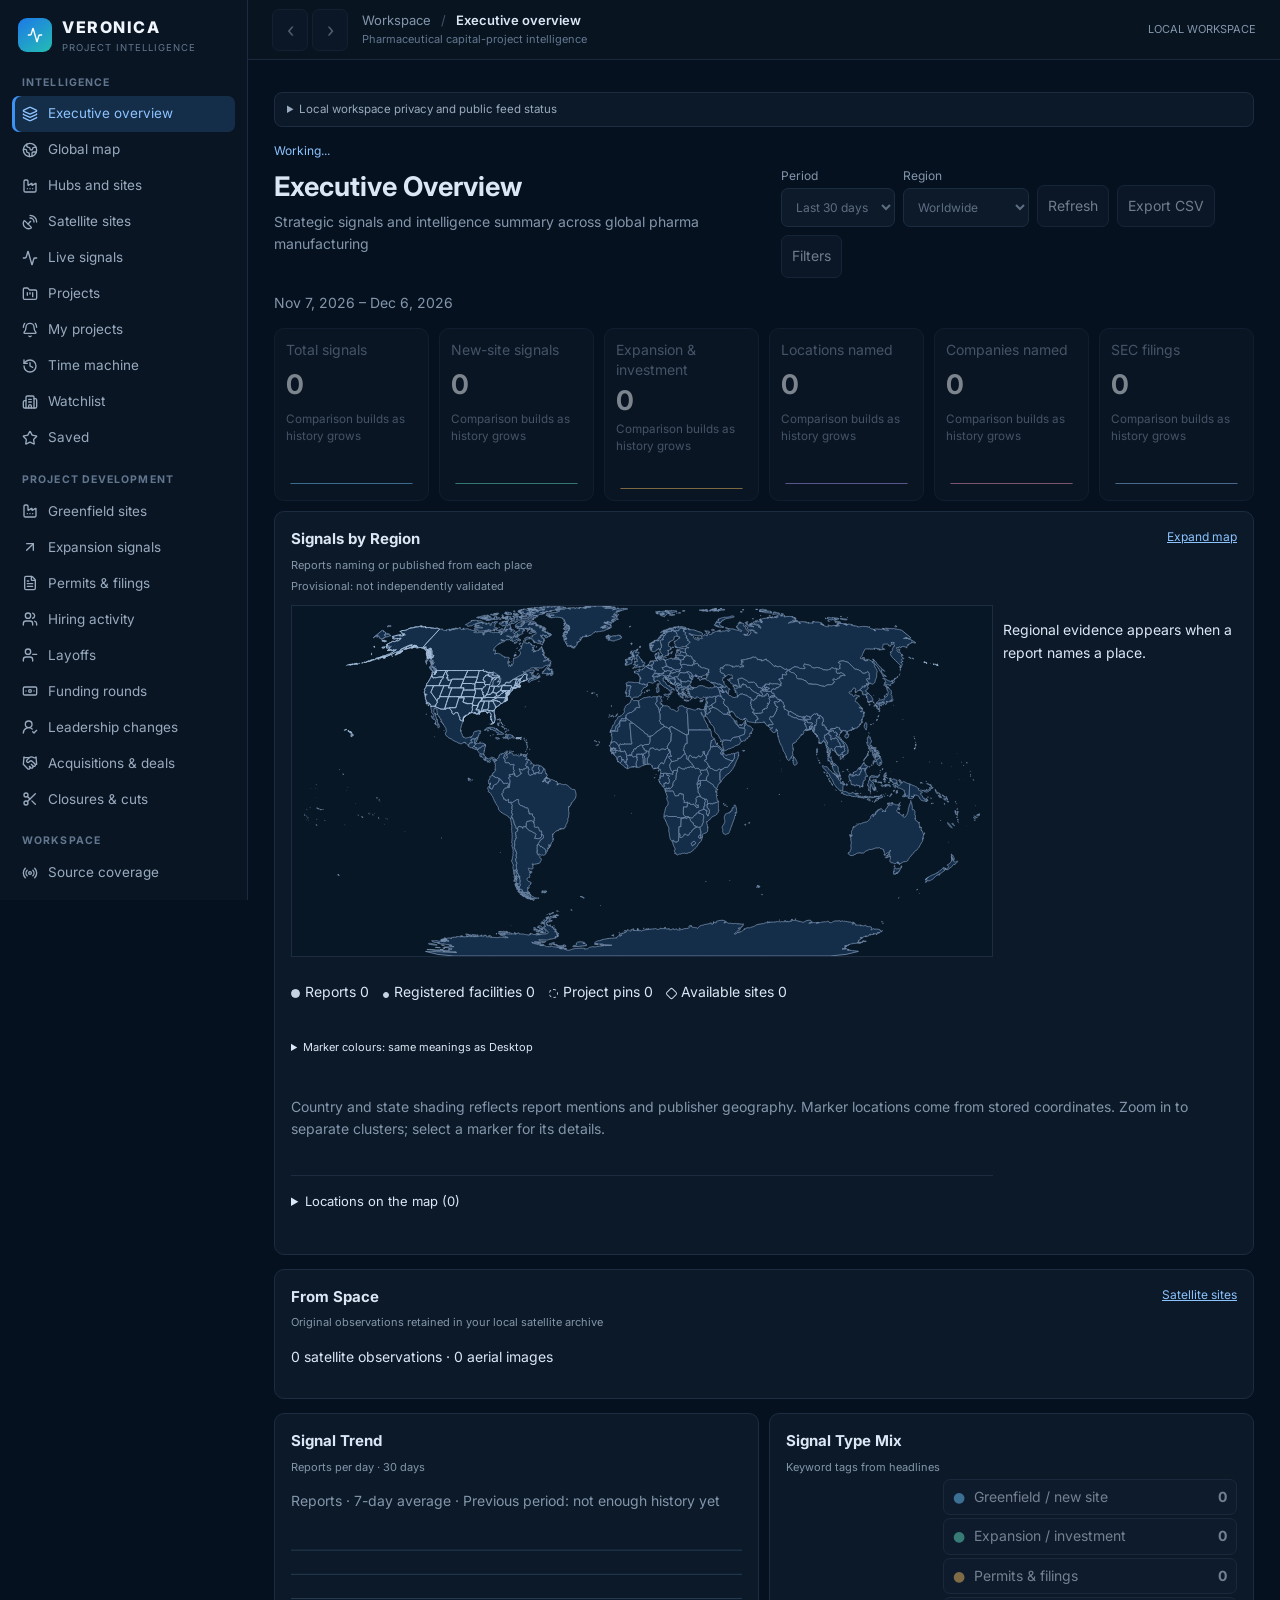
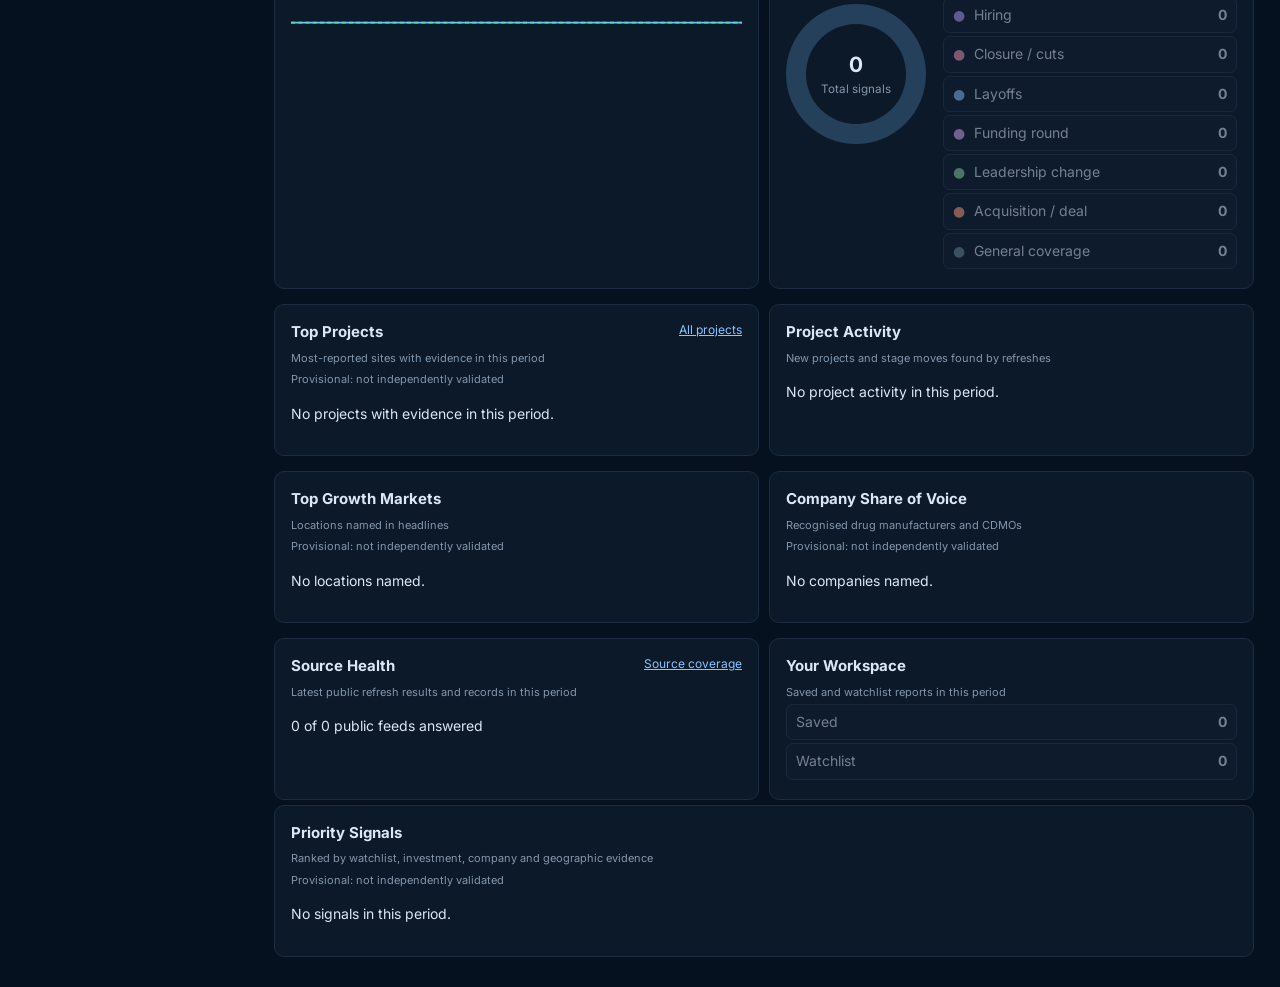
==== index.html @ 63596f7a "Deploy Veronica Mobile build 75da1563250d1f8e from source 9b5b840f98bba9f0cbfd80349af70a969b07f1b6" ====
<!doctype html><html lang="en"><head><meta charset="utf-8"><meta name="viewport" content="width=device-width,initial-scale=1,viewport-fit=cover"><meta name="theme-color" content="#091421"><meta name="veronica-build" content="75da1563250d1f8e"><meta name="apple-mobile-web-app-capable" content="yes"><meta name="apple-mobile-web-app-status-bar-style" content="black-translucent"><meta http-equiv="Content-Security-Policy" content="default-src 'none'; script-src 'self'; style-src 'self' 'unsafe-inline'; font-src 'self'; img-src 'self' data: blob:; connect-src 'self' https://www.federalregister.gov https://api.fda.gov; worker-src 'self'; manifest-src 'self'; base-uri 'self'; form-action 'none'; object-src 'none'"><link rel="manifest" href="./manifest.webmanifest"><link rel="apple-touch-icon" href="./icon.png"><link rel="icon" href="./icon.png"><link rel="stylesheet" href="./style.css?build=75da1563250d1f8e"><title>Veronica</title></head><body class="locked"><div id="shade"></div><aside aria-label="Veronica navigation"><button id="close" aria-label="Close navigation">×</button><div class="brand"><div class="brand-mark" id="brand-icon"></div><div><div class="brand-name">VERONICA</div><div class="brand-sub">PROJECT INTELLIGENCE</div></div></div><nav id="navigation"></nav></aside><div id="workspace"><header><button id="menu" aria-label="Open navigation">☰</button><span class="nav-history" role="group" aria-label="History"><button id="nav-back" aria-label="Back" title="Back" disabled>‹</button><button id="nav-forward" aria-label="Forward" title="Forward" disabled>›</button></span><div class="crumbs">Workspace <span>/</span> <b id="title">Veronica</b><small>Pharmaceutical capital-project intelligence</small></div><button id="lock-workspace" hidden>Lock Veronica</button><small>LOCAL WORKSPACE</small></header><main><details class="notice"><summary>Local workspace privacy and public feed status</summary>Your records and images stay on this device. Import an encrypted desktop archive from Settings. Use encrypted backups; browser storage can be cleared. Public headlines refresh separately; private desktop intelligence is never included. Cross-device synchronization is unavailable.</details><p id="error" role="alert"></p><p id="message" role="status"></p><div id="content">Opening local storage…</div></main></div><script src="./app.js?build=75da1563250d1f8e" defer></script></body></html>
---- style.css ----
@font-face{font-family:Inter;src:url('./Inter.ttf')}*{box-sizing:border-box}body{margin:0;background:#06111f;color:#dce7f5;font:14px Inter,system-ui}button,input,select,textarea{font:inherit;color:inherit;background:#101e30;border:1px solid #26384f;border-radius:7px;padding:10px}button,a{touch-action:manipulation}button{cursor:pointer;min-height:42px}button:hover{background:#142d49}a{color:#8cc3ff}aside{position:fixed;inset:0 auto 0 0;width:248px;background:#091421;border-right:1px solid #1b2b40;padding:16px 12px;overflow:auto;z-index:5}aside strong{font-size:20px;letter-spacing:3px;color:#f1f6fd}aside small{display:block;color:#8396ab;margin:8px 0 22px}nav h3{font-size:10px;letter-spacing:1.7px;text-transform:uppercase;color:#71869f;margin:22px 10px 7px}nav a{display:flex;align-items:center;min-height:36px;color:#9aabbf;text-decoration:none;padding:8px 10px;border-radius:7px;font-size:13.5px}nav a.active{color:#8cc3ff;background:#142d49;box-shadow:inset 3px 0 #3d93f5}header{position:sticky;top:0;z-index:2;background:#091421;border-bottom:1px solid #1b2b40;padding:12px 20px;display:flex;gap:14px;align-items:center}header h1{font-size:17px;margin:0;flex:1}header small{font-size:11px;color:#8396ab}#workspace{margin-left:248px}main{padding:20px;max-width:1400px;margin:auto}h2{font-size:20px;margin:0 0 16px}h3{font-size:15px}p{line-height:1.6}.muted{color:#8396ab}.notice,.panel{border:1px solid #1d2c40;background:#0c1928;border-radius:8px;padding:15px;margin-bottom:14px}.notice{font-size:12px;color:#9aabbf}.row{display:flex;gap:8px;align-items:center;flex-wrap:wrap}.row input{flex:1;min-width:120px}.grid{display:grid;grid-template-columns:repeat(auto-fit,minmax(160px,1fr));gap:12px}.number{font-size:26px;color:#f1f6fd;margin:8px 0}.table{overflow:auto}table{border-collapse:collapse;width:100%;font-size:12px}td,th{text-align:left;padding:10px;border-bottom:1px solid #1d2c40;vertical-align:top}th{color:#8396ab}.record{display:grid;grid-template-columns:1fr auto;gap:10px;padding:14px 0;border-bottom:1px solid #1d2c40}.record h3{margin:0 0 6px}.record small{color:#8396ab}textarea{display:block;width:100%;min-height:110px;margin:10px 0}#error{white-space:pre-wrap;color:#ff9c9c}#message{color:#8cc3ff}#shade{display:none}#menu,#close{display:none}.bars{display:flex;gap:4px;align-items:flex-end;height:110px}.bar{background:#3269a4;min-width:15px;flex:1;position:relative}.bar span{font-size:10px;writing-mode:vertical-rl;color:#dce7f5;padding:3px}svg.map{width:100%;background:#081725;border:1px solid #1d2c40}img.evidence{max-width:100%;max-height:70vh;object-fit:contain}pre{white-space:pre-wrap;overflow-wrap:anywhere;font-size:11px;max-height:320px;overflow:auto}input[type=file]{width:100%}.pill{font-size:11px;color:#8cc3ff}dialog{background:#0c1928;color:#dce7f5;border:1px solid #26384f;border-radius:8px;max-width:90vw}details{margin:10px 0}#close{float:right}@media(max-width:899px){aside{transform:translateX(-100%);width:min(300px,calc(100vw - 48px));transition:transform .18s}body.drawer aside{transform:translateX(0)}body.drawer #shade{display:block;position:fixed;inset:0;background:#0009;z-index:4}#menu,#close{display:inline-block}#workspace{margin:0}main{padding:14px}header{padding:10px 14px}nav a{min-height:44px}header small{display:none}.record{grid-template-columns:1fr auto}button{min-height:44px}}
/* Values and shell structure read from the 1.6.0 desktop stylesheet/App.tsx. */
:root{--bg:#06111f;--side:#091523;--panel:#0c1928;--panel-2:#101e30;--line:#1d2c40;--line-2:#26384f;--text:#dce7f5;--strong:#f1f6fd;--muted:#8396ab;--faint:#62778f;--blue:#3d93f5;--blue-soft:#142d49;color-scheme:dark}
body{font:14px/1.45 Inter,"Segoe UI",system-ui,sans-serif;-webkit-font-smoothing:antialiased}aside{background:var(--side)}.brand{display:flex;align-items:center;gap:10px;padding:0 6px;margin-bottom:20px}.brand-mark{width:34px;height:34px;border-radius:9px;background:linear-gradient(145deg,#1d79e8,#24bdb3);display:grid;place-items:center;color:#fff}.brand-name{font-weight:800;font-size:16px;letter-spacing:1.5px;color:var(--strong)}.brand-sub{font-size:9.5px;color:var(--faint);letter-spacing:1px;margin-top:2px}nav h3{font-size:10.5px;font-weight:700;letter-spacing:1.1px;color:var(--faint);margin:16px 10px 6px}nav a{gap:10px;padding:0 10px;height:36px}nav a svg{flex:none}header{height:60px;padding:0 24px;border-bottom-color:#19283b}.crumbs{flex:1;font-size:13px;color:var(--muted)}.crumbs span{padding:0 6px;color:#43536a}.crumbs b{color:var(--text);font-weight:600}.crumbs small{display:block;color:var(--faint);font-size:11px;margin-top:2px}main{max-width:1612px;padding:22px 26px 16px}.panel{border-radius:10px;padding:16px}.notice{padding:8px 12px;font-size:11.5px}button:disabled{opacity:.5;cursor:default}[hidden]{display:none!important}.locked nav,.locked #menu,.locked #lock-workspace{display:none!important}.unlock-panel{max-width:520px;margin:40px auto}.unlock-panel input{display:block;width:100%;margin:10px 0 16px}input:focus-visible,button:focus-visible,a:focus-visible{outline:2px solid #3d93f5;outline-offset:2px}@media(max-width:899px){header{padding:0 14px}.crumbs small{display:block;font-size:10px}nav a{height:44px}main{padding:14px}.grid{grid-template-columns:repeat(2,minmax(0,1fr))}.record small{display:block;overflow-wrap:anywhere}.record button{max-width:105px}.locked .unlock-panel{margin:16px auto}}

.page-head{margin:0 0 16px}.eyebrow{font-size:10px;letter-spacing:1px;color:var(--faint);font-weight:600}.page-head h2{font-size:26px;font-weight:750;letter-spacing:-.5px;color:var(--strong);margin:4px 0 3px}.grid{margin-bottom:14px}.grid>.panel{margin:0;padding:12px}.number{font-size:26px;font-weight:750;margin:4px 0}.record button{align-self:start}.record h3{font-size:13.5px;font-weight:650;line-height:1.5}.record h3 a{color:var(--text);text-decoration:none}.record h3 a:hover{text-decoration:underline;color:#8cc3ff}.record small{font-size:11px}.record{padding:12px 0}.tag-list{display:flex;flex-direction:column;gap:6px}.tag-row{position:relative;display:flex;gap:9px;padding:9px 10px;border:1px solid var(--line);background:#0e1c2c;border-radius:7px;text-decoration:none;font-size:13px;overflow:hidden}.tag-row b{margin-left:auto;color:var(--strong)}.tag-row i{position:absolute;left:0;bottom:0;height:2px;background:var(--blue)}.tag-row:hover{border-color:var(--line-2)}.unlock-panel label{display:block}#message:empty,#error:empty{display:none}

.locked aside,.locked header,.locked .notice{display:none!important}.locked #workspace{margin:0}.locked main{max-width:540px;min-height:100dvh;display:grid;align-content:center}.locked .unlock-panel{margin:0;width:100%}.lock-brand{padding:0;margin:0 0 24px}.unlock-panel h2{font-size:21px}.unlock-panel button{width:100%;background:#17406b;border-color:#2f74bd}.unlock-panel p{font-size:12px;color:var(--muted)}
.overview-head,.overview-card>header{position:static;height:auto;background:none;border:0;padding:0;align-items:flex-start;justify-content:space-between;z-index:auto}
.overview-head h2{font-size:27px;margin:0}.overview-head p{margin:5px 0;color:var(--muted)}
.overview-controls,.map-controls,.feed-toolbar{display:flex;align-items:end;flex-wrap:wrap;gap:8px}
.overview-controls label,.filters label{display:grid;gap:4px;color:var(--muted);font-size:12px}
.overview-controls select,.filters select,.filters input{width:100%;min-width:0}
.overview-kpis{display:grid;grid-template-columns:repeat(6,minmax(0,1fr));gap:10px;margin:10px 0}
.overview-kpi{text-align:left;display:grid;gap:4px;min-width:0;margin:0;padding:11px;color:var(--muted)}
.overview-kpi strong{font-size:27px;color:var(--strong);line-height:1.2}.overview-kpi svg{width:100%;max-height:30px}
.overview-kpi small,.overview-card small{color:var(--muted)}.overview-card>header h3{margin:0 0 4px}
.overview-card>header a{white-space:nowrap;font-size:12px}.overview-card .table small{display:block}
.overview-grid{display:grid;grid-template-columns:repeat(2,minmax(0,1fr));gap:10px}
.overview-grid>.panel{min-width:0;margin:0 0 5px}.overview-map{display:grid;grid-template-columns:minmax(0,3fr) minmax(140px,1fr);gap:10px;margin-top:10px}
.overview-map .map-key,.overview-map>p{grid-column:1/-1}.overview-map svg{grid-column:1}.overview-map>div{grid-column:2;grid-row:1}
.metric-list-row{width:100%;display:flex;align-items:center;justify-content:space-between;gap:8px;text-align:left;padding:7px 9px;margin:3px 0;min-height:34px}
.metric-list-row i{font-style:normal;margin-right:5px}.signal-chart{width:100%;min-height:100px}
.overview-mix{display:grid;grid-template-columns:minmax(80px,1fr) minmax(130px,2fr);gap:10px;align-items:center}
.mix-donut{border-radius:50%;aspect-ratio:1;display:grid;place-items:center;max-width:140px}
.mix-donut>span{width:72%;height:72%;border-radius:50%;background:var(--panel);display:grid;align-content:center;text-align:center}
.mix-donut b{font-size:21px}.filters{display:grid;grid-template-columns:repeat(auto-fit,minmax(125px,1fr));gap:10px;margin-bottom:10px}
.feed-toolbar{justify-content:space-between}.map-controls{margin:6px 0 10px}.map-controls label{display:flex;align-items:center;gap:5px;min-height:34px}
.map-key{display:flex;gap:5px 14px;flex-wrap:wrap}.map-key i{display:inline-block;width:8px;height:8px;border-radius:50%;margin-right:5px}
.data-map [role=button]{cursor:pointer}.data-map [role=button]:hover{stroke:#fff;stroke-width:1.5}
.map-canvas .data-map{touch-action:none;-webkit-user-select:none;user-select:none;-webkit-touch-callout:none;-webkit-tap-highlight-color:transparent}
.gallery-grid{display:grid;grid-template-columns:repeat(auto-fit,minmax(min(100%,250px),1fr));gap:12px}
.gallery-grid>section{min-width:0;margin-bottom:0}.gallery-grid h3{margin-top:0}.gallery-grid figure,.image-pair figure{margin:10px 0}
.image-pair{display:grid;grid-template-columns:repeat(2,minmax(0,1fr));gap:10px}.image-pair img{width:100%}
@media(max-width:1050px){.overview-kpis{grid-template-columns:repeat(3,minmax(0,1fr))}.overview-head{flex-wrap:wrap}}
@media(max-width:600px){.overview-kpis,.filters{grid-template-columns:repeat(2,minmax(0,1fr))}.overview-grid,.overview-map{display:block}.overview-head h2{font-size:23px}.overview-controls{width:100%}.overview-controls label{flex:1;min-width:135px}.overview-card>header{display:flex}.overview-card small{display:block}.overview-card>header a{white-space:normal;text-align:right}.overview-card{padding:12px}.overview-mix{grid-template-columns:minmax(80px,1fr) minmax(130px,2fr)}}
@media(max-width:600px){#workspace>header .crumbs small{display:none}.overview-controls button{min-height:38px}.overview-card .overview-map{margin-top:8px}}
fieldset{margin:10px 0;border:1px solid var(--line);border-radius:8px}fieldset label{display:inline-flex;align-items:center;gap:6px;margin:5px 12px 5px 0}#content label:has(input[type=file]),#content label:has(#passphrase){display:block;margin:10px 0}#passphrase{display:block;max-width:100%;width:340px;margin-top:6px}
 .original-image-view{overflow:auto}.original-image-view.full-size img{max-width:none;max-height:none;width:auto}.original-image-view+button{margin:5px 8px 5px 0}
.feed-flags{grid-column:1/-1;display:flex;gap:10px;flex-wrap:wrap}.feed-flags label{display:flex;align-items:center;gap:6px}.feed-flags input{width:auto}.filters select{max-width:100%}
/* Desktop-derived satellite cards, comparison viewer and compact geographic workspace. */
.sat-heading{display:flex;align-items:center;justify-content:space-between;gap:10px;flex-wrap:wrap;margin-bottom:12px}.sat-heading>p{flex:1;min-width:230px;margin:0}.segmented{display:inline-flex;border:1px solid var(--line-2);border-radius:7px;overflow:hidden}.segmented button{margin:0;border:0;border-radius:0;background:transparent;min-height:34px}.segmented button[aria-pressed=true]{background:var(--blue-soft);color:#9fcdff}.thumbnail-toggle{display:flex;align-items:center;gap:6px;font-size:12px;color:var(--muted)}
.sat-gallery{display:grid;grid-template-columns:repeat(3,minmax(0,1fr));gap:12px}.sat-card{border:1px solid var(--line);border-radius:10px;background:var(--panel);overflow:hidden}.sat-card:hover{border-color:#2f74bd}.sat-card-open{display:block;width:100%;padding:10px;margin:0;border:0;background:none;text-align:left;min-width:0}.sat-card-open p{margin:5px 0;font-size:12px;color:var(--muted)}.sat-card-open>small{font-size:11px;color:#8cc3ff}.sat-card-title{display:flex;align-items:start;gap:6px;margin-top:10px}.sat-card-title h3{font-size:13px;line-height:1.45;margin:0;flex:1;overflow-wrap:anywhere}.sat-card-title .pill{font-size:10px;white-space:nowrap}
.sat-pair{display:grid;grid-template-columns:1fr 1fr;gap:6px}.sat-preview{position:relative;margin:0;min-width:0;overflow:hidden;border-radius:6px;background:#08131f}.sat-preview img.evidence,.sat-none{display:block;width:100%;aspect-ratio:1;max-height:none;object-fit:cover}.sat-none{display:grid;place-items:center;text-align:center;color:var(--faint);font-size:11px;padding:10px;box-sizing:border-box}.sat-preview figcaption{position:absolute;bottom:5px;left:5px;right:5px;font-size:10px;background:#08131fcc;padding:2px 5px;border-radius:4px}.sat-section-head{display:flex;justify-content:space-between;align-items:center;gap:10px;margin:12px 0}.sat-section-head h3,.sat-section-title{font-size:15px;margin:12px 0}.sat-observations{margin-top:18px}.sat-observations>summary{font-size:13px;color:var(--muted);padding:8px 0}.sat-comparison-layout{display:grid;grid-template-columns:minmax(0,1.5fr) minmax(210px,1fr);gap:16px}.sat-comparison-info{font-size:12px}.sat-comparison-info button{display:block}.cmp{position:relative;aspect-ratio:1;background:#08131f;border-radius:8px;overflow:hidden;touch-action:none;cursor:ew-resize}.cmp>img{position:absolute;inset:0;width:100%;height:100%;object-fit:contain;user-select:none}.cmp-after{clip-path:inset(0 0 0 var(--split))}.cmp-divider{position:absolute;top:0;bottom:0;left:var(--split);width:2px;background:#fff;pointer-events:none;box-shadow:0 0 4px #000}.cmp-divider span{position:absolute;top:50%;left:50%;transform:translate(-50%,-50%);background:#f1f6fd;color:#06111f;border-radius:50%;padding:3px 5px}.cmp-tag{position:absolute;bottom:10px;font-size:11px;background:#08131fe6;border:1px solid #facc1555;border-radius:4px;padding:3px 7px;color:#facc15}.cmp-tag.left{left:8px}.cmp-tag.right{right:8px}.cmp-overlay{position:absolute;inset:0;width:100%;height:100%;pointer-events:none}.ov-circle{fill:none;stroke:#fff;stroke-width:1.4;stroke-dasharray:3 3;vector-effect:non-scaling-stroke}.ov-pin{fill:#f472b6;stroke:#fff;stroke-width:1;vector-effect:non-scaling-stroke}.comparison-range{display:grid;font-size:11px;gap:4px;margin-top:8px;color:var(--muted)}.comparison-range input{width:100%;accent-color:var(--blue)}
.map-filter-panel{margin-bottom:10px}.map-filter-panel .filters{margin:0}.map-layers{padding-top:8px;margin-bottom:0;gap:6px 14px}.map-layers label{font-size:11px;color:var(--muted)}.map-layers input{accent-color:var(--blue)}.map-canvas{position:relative;border:1px solid var(--line-2);border-radius:10px;background:radial-gradient(ellipse at 50% 45%,#10283a,#071522 75%);overflow:hidden;padding:0 12px 8px}.map-canvas svg.map{display:block;border:0;background:transparent;margin:0;min-height:260px}.map-status{display:flex;justify-content:space-between;gap:8px;padding:12px 0;font-size:12px;color:var(--text);border-bottom:1px solid #1d2c4066}.map-status small{color:var(--muted)}.map-zoom-controls{position:absolute;right:20px;top:62px;display:grid;gap:4px;z-index:1}.map-zoom-controls button{margin:0;min-width:36px;min-height:36px;padding:5px 9px;background:#0c1928ee;box-shadow:0 2px 7px #0005}.map-canvas .map-key{margin:6px 0;font-size:10px}.map-canvas>p.muted{font-size:10px;max-width:650px}.map-marker{filter:drop-shadow(0 0 3px currentColor)}.marker-pulse{fill:none;stroke:currentColor;opacity:.4;pointer-events:none;animation:map-ring 2.6s ease-out infinite;transform-box:fill-box;transform-origin:center}.map-marker:nth-child(3n) .marker-pulse{animation-delay:-.9s}.map-marker:nth-child(3n + 1) .marker-pulse{animation-delay:-1.8s}.map-drilldown{border-color:#2f74bd}.map-drilldown p{padding:8px 0;border-bottom:1px solid var(--line);margin:0}.map-drilldown a{display:inline-block;min-height:28px}.data-map [data-map-cluster]:hover,.data-map [data-map-cluster]:focus{stroke:#fff;stroke-width:1;outline:none}
@keyframes map-ring{0%{transform:scale(.55);opacity:.65}100%{transform:scale(1.7);opacity:0}}@media(prefers-reduced-motion:reduce){.marker-pulse{animation:none;opacity:.35}}
@media(max-width:1150px){.sat-gallery{grid-template-columns:repeat(2,minmax(0,1fr))}}@media(max-width:600px){.sat-gallery{grid-template-columns:1fr}.sat-card-open{padding:9px}.sat-comparison-layout{grid-template-columns:1fr}.sat-comparison-info{border-top:1px solid var(--line);padding-top:10px}.sat-pair{gap:5px}.map-canvas{padding:0 8px 8px}.map-status{display:block;padding-right:42px}.map-status small{display:block;margin-top:3px}.map-zoom-controls{top:75px;right:12px}.map-canvas svg.map{min-height:285px}.map-filter-panel{padding:10px}.map-layers{display:grid;grid-template-columns:1fr 1fr;gap:0 8px}.map-layers label{min-height:36px}.map-canvas .map-key{gap:5px 10px}.page-head h2{font-size:23px}}
@media(orientation:landscape) and (max-height:550px){.sat-gallery{grid-template-columns:repeat(2,minmax(0,1fr))}.sat-comparison-layout{grid-template-columns:minmax(0,1.4fr) minmax(180px,1fr)}.map-canvas svg.map{min-height:220px;max-height:65vh}.sat-heading{gap:6px}}
.sat-heading>p{font-size:12px}.sat-tools{margin-top:14px;padding:0 2px;color:var(--muted);font-size:12px}.sat-heading+.panel{padding:10px;margin-bottom:12px}.sat-heading+.panel>p{font-size:11px;margin:8px 0 0}#message{font-size:12px;margin:7px 0}.sat-gallery .sat-preview img.evidence{object-fit:contain}
.map-view-tabs{margin:0 0 10px}.map-view-tabs button{min-width:100px}.map-location-list{padding:10px 0;border-top:1px solid var(--line)}.map-location-list h3{font-size:13px;margin:3px 0}.map-location-list>p{font-size:12px;margin:0;padding:7px 0;border-bottom:1px solid #1d2c4066}.map-location-list span{display:block;color:var(--muted);font-size:10px}.map-location-list small{display:block;color:var(--muted)}.map-point-label{font-weight:650}.map-state-boundary{stroke-linejoin:round}.map-canvas svg.map{min-height:330px}@media(max-width:600px){.map-canvas svg.map{min-height:300px}.map-filter-panel .filters{grid-template-columns:repeat(3,minmax(0,1fr))}.map-filter-panel select{padding-left:5px;padding-right:3px;font-size:11px}.map-point-label{font-weight:700}}

.nav-history{display:inline-flex;gap:4px;flex:none}
.nav-history button{min-width:36px;height:34px;padding:0 10px;font-size:20px;line-height:1;border-radius:7px}
.nav-history button:disabled{opacity:.35}
.locked .nav-history{display:none}

/* Global map redesign: summary tiles, heat legend, quieter rings */
.map-summary{display:grid;grid-template-columns:repeat(5,minmax(0,1fr));gap:8px;margin:0 0 10px}
.map-tile{background:#0e1c2c;border:1px solid #1b2b40;border-radius:9px;padding:9px 11px;display:flex;flex-direction:column;gap:2px;min-width:0}
.map-tile b{font-size:19px;color:#eef4fb}.map-tile span{font-size:11px;color:#8ea3bb;white-space:nowrap;overflow:hidden;text-overflow:ellipsis}
.map-tile.tile-heat b{background:linear-gradient(90deg,#22c55e,#eab308,#ef4444);-webkit-background-clip:text;background-clip:text;color:transparent}
.tile-reports{border-left:3px solid #f2c664}.tile-facilities{border-left:3px solid #60d6d1}.tile-projects{border-left:3px solid #9ab5ff}.tile-sites{border-left:3px solid #f29cce}.tile-heat{border-left:3px solid #ef4444}
@media(max-width:640px){.map-summary{grid-template-columns:repeat(3,minmax(0,1fr))}.map-tile b{font-size:16px}}
.heat-legend{margin:8px 0 4px;font-size:11px}
.heat-scale{display:flex;align-items:center;gap:6px;margin:6px 0 2px}
.heat-zero{width:18px;height:10px;border-radius:3px;background:#142d49;border:1px solid #5f7a99}
.heat-bar{flex:1;height:10px;border-radius:6px}
.heat-labels{display:grid;grid-template-columns:24px 1fr 1fr auto;font-size:10px;color:#8ea3bb}
.heat-notes{margin:4px 0 0;font-size:10.5px}
.data-map .marker-pulse{stroke-opacity:.55}
.data-map [data-ring=far] .marker-pulse{opacity:.16;animation:none}
.data-map [data-ring=mid] .marker-pulse{opacity:.28}
.data-map .map-marker.selected .marker-pulse{opacity:.9;animation:none;stroke-width:2px}
.data-map .layer-facilities .marker-count{font-weight:500;opacity:.85}
.data-map .marker-count{font-weight:700}
.data-map .heat-area{transition:fill .25s}
.data-map{cursor:grab}.data-map:active{cursor:grabbing}
@media(max-width:640px){.map-zoom-controls{gap:4px}.map-zoom-controls button{min-width:32px;height:30px;padding:0 8px;font-size:13px}}
@media(max-width:640px){.map-zoom-controls button{min-height:30px;min-width:30px;padding:3px 7px;font-size:12px}}
.heat-provisional{margin:4px 0;font-size:11px;color:#f2c664}.unlocated-list{margin:6px 0;font-size:11.5px}.unlocated-list summary{cursor:pointer;color:#9ab5ff}.same-place{color:#f2c664;font-size:12px}
.meeting-evidence blockquote{margin:6px 0;padding:6px 10px;border-left:3px solid #9ab5ff;color:#c8d6e8;font-size:13px}

/* MOB-MAP-P0: mobile map repair */
.map-canvas svg.map{width:100%;min-height:300px;height:min(56vh,560px,95vw);max-height:none}
.map-zoom-controls{top:52px;right:max(10px,env(safe-area-inset-right));gap:6px}
.map-zoom-controls button,.map-zoom-controls button:where(*){min-width:44px;min-height:44px;width:44px;height:44px;padding:0;font-size:18px;line-height:1;border-radius:10px;touch-action:manipulation}
@media(max-width:640px){.map-zoom-controls button{min-width:44px;min-height:44px;width:44px;height:44px;padding:0;font-size:18px}}
.map-filter-panel{margin:10px 0}.map-filter-panel>summary{cursor:pointer;font-weight:600;padding:4px 0;min-height:32px}
.map-render .map-key{margin:6px 0}
.data-map .marker-hit,.data-map .marker-hit:hover{cursor:pointer;outline:none;stroke:none}.data-map .marker-hit:focus-visible{stroke:#fff;stroke-width:2px;vector-effect:non-scaling-stroke}
.data-map .map-marker{filter:none}.data-map .marker-pulse{display:none}
.data-map .marker-count{font-weight:700}
.map-sheet{position:fixed;left:0;right:0;bottom:0;z-index:40;max-height:48vh;overflow:auto;-webkit-overflow-scrolling:touch;overscroll-behavior:contain;background:#0b1828;border-top:1px solid #2f74bd;border-radius:14px 14px 0 0;padding:10px max(14px,env(safe-area-inset-right)) calc(14px + env(safe-area-inset-bottom)) max(14px,env(safe-area-inset-left));box-shadow:0 -10px 28px #000a}
.map-sheet .sheet-head{display:flex;align-items:center;justify-content:space-between;gap:10px;position:sticky;top:-10px;background:#0b1828;padding:4px 0 6px}
.map-sheet h3{font-size:14px;margin:0;line-height:1.3}
.map-sheet .sheet-close{min-width:44px;min-height:44px;font-size:16px;margin:0}
.map-sheet .sheet-list{list-style:none;margin:0;padding:0}
.map-sheet .sheet-row{display:grid;gap:2px;padding:8px 0;border-bottom:1px solid var(--line)}
.map-sheet .sheet-kind{font-size:10px;letter-spacing:.04em;text-transform:uppercase;color:var(--muted)}
.map-sheet .sheet-link{font-size:14px;text-align:left;background:none;border:0;padding:0;margin:0;color:#9ab5ff;min-height:24px;overflow-wrap:anywhere}
.map-sheet span.sheet-link{color:var(--text)}
.map-sheet small{font-size:11px;color:var(--muted)}
.map-sheet .same-place{font-size:12px;margin:4px 0}
@media(min-width:900px){.map-sheet{position:absolute;left:auto;right:12px;bottom:12px;width:min(380px,45%);border-radius:12px;border:1px solid #2f74bd}}
.map-location-list>summary{cursor:pointer;font-size:13px;padding:6px 0;min-height:32px}

/* REL-003 PREVIEW build only (element absent in the live build) */
.preview-banner{position:sticky;top:0;z-index:50;background:#7a1f1f;color:#fff;font:600 12px/1.3 Inter,system-ui,sans-serif;text-align:center;padding:calc(6px + env(safe-area-inset-top)) 12px 6px;letter-spacing:.02em}
/* S30 Desktop semantics parity: colour meanings legend, class chips, lineage and lifecycle status */
.map-key i.layer-glyph{width:9px;height:9px;border-radius:50%;background:transparent;border:1.5px solid #c7d3e2;vertical-align:-1px}.map-key i.glyph-facilities{width:6px;height:6px;background:#c7d3e2}.map-key i.glyph-reports{background:#c7d3e2}.map-key i.glyph-projects{border-style:dashed}.map-key i.glyph-sites{border-radius:2px;transform:rotate(45deg)}
.semantic-legend{margin:6px 0;font-size:11px}.semantic-legend summary{cursor:pointer;min-height:32px;padding:6px 0;color:var(--text)}.semantic-legend ul{list-style:none;margin:0;padding:0;display:grid;gap:6px}.semantic-legend li{display:grid;grid-template-columns:14px auto 1fr auto;gap:2px 6px;align-items:baseline}.semantic-legend li small{grid-column:2/-1;color:var(--muted)}.semantic-legend .legend-count{color:var(--muted);white-space:nowrap}
.swatch{display:inline-block;width:10px;height:10px;border-radius:50%;flex:none}
.class-chip{display:inline-flex;gap:5px;align-items:center;font-size:11px;color:var(--muted)}
.status-chips{display:flex;flex-wrap:wrap;gap:4px 8px;margin:4px 0 0}.status-chip{display:inline-block;font-size:11px;padding:2px 7px;border-radius:9px;border:1px solid #94a3b8;color:#cbd5e1}.status-chip[data-tone="red"]{border-color:#ef4444;color:#fecaca;background:#ef44441f}.status-chip[data-tone="green"]{border-color:#22c55e;color:#bbf7d0}.status-chip[data-tone="slate"]{border-color:#94a3b8;color:#cbd5e1}
.d002{font-size:11px;color:var(--muted);margin:4px 0}.lifecycle-panel li{margin:6px 0}.lifecycle-panel ul{padding-left:18px}
.import-conflict{border-top:1px solid #1d2c40;padding:10px 0}.import-conflict h4{margin:4px 0}.import-versions{display:grid;grid-template-columns:1fr 1fr;gap:10px}.import-versions pre{max-height:180px;background:#081725;border:1px solid #1d2c40;border-radius:6px;padding:8px;margin:4px 0}@media(max-width:600px){.import-versions{grid-template-columns:1fr}}
/* MOB-HOTSPOTS: measure switch, hotspot layer, legend and ranked drill-down (rules in hotspots.mjs) */
.map-measure,.map-weight{display:flex;width:100%;max-width:560px;margin:0 0 8px}.map-measure button,.map-weight button{flex:1;min-width:0;min-height:44px;padding:4px 3px;font-size:12.5px}.map-weight button{font-size:12px}
.data-map .hotspot{cursor:pointer;outline:none}.data-map .hotspot:focus-visible .hot-pill,.data-map .hotspot.selected .hot-pill{stroke:#ffffff}.data-map .hot-count{font-weight:750}
.hot-legend{margin:8px 0 4px;font-size:11.5px}.hot-legend h3{font-size:13px;margin:4px 0}.hot-legend p{margin:4px 0;line-height:1.45}.hot-legend b{color:var(--text)}
.hot-scale{display:flex;align-items:center;gap:6px;margin:6px 0 2px}.hot-empty{width:18px;height:10px;border-radius:3px;background:#142d49;border:1px solid #5f7a99}.hot-bar{flex:1;height:10px;border-radius:6px}
.hot-scale-labels{display:flex;justify-content:space-between;gap:6px;font-size:10.5px;color:#8ea3bb;flex-wrap:wrap}.hot-scale-note,.hot-coverage{color:var(--muted)}
.hot-ranking{list-style:none;margin:8px 0 0;padding:0;display:grid;gap:4px}.hot-rank-button{width:100%;min-height:44px;display:grid;grid-template-columns:26px minmax(0,1fr) auto;gap:8px;align-items:center;text-align:left;margin:0;padding:6px 10px}
.hot-rank-button span{overflow:hidden;text-overflow:ellipsis;white-space:nowrap}.hot-rank-button strong{color:var(--strong)}
.hot-sheet .sheet-head h3 small{display:block;font-weight:400;color:var(--muted);font-size:11.5px;margin-top:2px}.hot-sheet-actions{margin:4px 0 6px}.hot-sheet-actions button{min-height:44px;margin:0}
.hot-list{list-style:none;margin:0;padding:0}.hot-row{display:grid;grid-template-columns:24px minmax(0,1fr);gap:0 6px;padding:4px 0;border-bottom:1px solid var(--line);align-items:center}
.hot-row>*:not(.hot-row-rank){grid-column:2}.hot-row-rank{grid-row:1;color:var(--muted);font-size:12px;text-align:right}.hot-link{display:flex;align-items:center;min-height:44px;font-size:14px;overflow-wrap:anywhere}span.hot-link{color:var(--text)}
.hot-row small{font-size:11px;color:var(--muted);padding-bottom:4px}.hot-sub{font-size:13px;margin:12px 0 4px}.hot-order{font-size:11px}
@media(orientation:landscape) and (max-height:550px){.map-measure,.map-weight{display:inline-flex;width:auto;margin-right:6px}.map-measure button,.map-weight button{flex:none;padding:4px 12px}}
@media(max-width:899px){.map-canvas .map-zoom-controls{position:static;display:flex;justify-content:flex-end;flex-wrap:wrap;gap:6px;margin:6px 0}}

/* ── MOB-INTENSITY: canvas intensity surface + map-dominant layout ───────────────────────────────────────────────
   The rejected layer put three stacked full-width switch rows, the status block and the toolbar above the map, so on
   a 375x812 screen the map itself got under a third of the viewport. One scrollable chip row and a one-line status
   replace them; the map frame takes the majority of the viewport (owner decision: letterbox, 64% at 375x812). */
.map-canvas{padding:0 0 6px}
/* the measure chips: one row that scrolls sideways; a fade shows there is more to the right */
.map-overlay-top{position:relative;padding:8px 8px 0}
.map-overlay-top::after{content:"";position:absolute;right:8px;top:8px;bottom:0;width:26px;pointer-events:none;background:linear-gradient(90deg,#0a172600,#0a1726)}
.map-overlay-top .chips{display:flex;gap:6px;overflow-x:auto;overflow-y:hidden;-webkit-overflow-scrolling:touch;scrollbar-width:none;max-width:100%;margin:0;border:0;border-radius:0}
.map-overlay-top .chips::-webkit-scrollbar{display:none}
.map-overlay-top .chips button{flex:0 0 auto;margin:0;min-height:40px;padding:0 14px;font-size:12.5px;border:1px solid var(--line-2);border-radius:999px;background:#0c1928e6;color:var(--text)}
.map-overlay-top .chips button[aria-pressed=true]{background:#1d4673;border-color:#4f8fcf;color:#cfe6ff;font-weight:650}
.map-canvas .map-status{display:flex;justify-content:space-between;align-items:baseline;gap:8px;padding:5px 10px 6px;font-size:11px;border:0}
.map-canvas .map-status small{font-size:10px}
/* the toolbar: a 2x2 grid over the map frame's top-right corner, below the chip row and the status line (both fixed
   height). ONE definition: these rules come after, and override, the older toolbar rules above at every width. */
.map-canvas .map-zoom-controls{position:absolute;top:84px;right:max(10px,env(safe-area-inset-right));z-index:3;display:grid;grid-template-columns:repeat(2,44px);gap:6px;justify-content:end;margin:0}
.map-canvas .map-zoom-controls button{opacity:.92}
@media(max-width:899px){.map-canvas .map-zoom-controls{right:10px}}
/* the map frame: canvas basemap + intensity underneath, interactive SVG on top, same box */
.map-stack{position:relative;display:block;width:100%;height:min(64vh,640px);min-height:320px;overflow:hidden;border-radius:8px;background:#06111f}
/* during a gesture the last painted frame is moved by a composited transform (app.mjs moveMapCanvas), so its origin is
   the top-left corner the transform maths assumes, and it gets its own layer; uncovered edges show the sea colour */
.map-stack canvas.map-intensity{position:absolute;inset:0;display:block;width:100%;height:100%;pointer-events:none;transform-origin:0 0;will-change:transform}
.map-canvas .map-stack svg.map{position:absolute;inset:0;width:100%;height:100%;min-height:0;max-height:none;background:transparent}
@media(orientation:landscape) and (max-height:550px){.map-stack{height:min(78vh,420px);min-height:240px}}
/* concentration labels and the honest-precision marks */
.data-map .hot-label{cursor:pointer;outline:none}
.data-map .hot-label:focus-visible .hot-tick,.data-map .hot-label.selected .hot-tick{stroke:#fff;stroke-width:2px;vector-effect:non-scaling-stroke}
.data-map .hot-name{font-weight:600;letter-spacing:.1px}
.data-map .hot-total{font-weight:750}
.data-map .map-approx{cursor:pointer;outline:none}
.data-map .map-approx:focus-visible .approx-dot{stroke:#fff;stroke-width:2.5px;vector-effect:non-scaling-stroke}
.data-map .neg-event{pointer-events:none}
/* the legend: compact scale strip stays visible, the prose collapses so it cannot push the map off the screen */
.hot-legend{margin:8px 0 4px;font-size:11.5px}
.hot-detail{margin:4px 0}
.hot-detail>summary{cursor:pointer;color:var(--muted);font-size:11px;min-height:30px;padding:5px 0}
.hot-precision,.hot-events-note{color:var(--muted);font-size:10.5px}
.hot-scale-labels .hot-floor,.hot-scale-labels .hot-peak{font-variant-numeric:tabular-nums}
/* map route: the page chrome above the map is trimmed so the frame starts near the top on a phone. The eyebrow and the
   privacy notice stay for screen readers and wider screens; they just do not eat the fold. */
#content[data-route=map] .page-head{margin:0 0 6px}
#content[data-route=map] .page-head h2{font-size:19px;margin:0}
#content[data-route=map] .page-head .eyebrow{font-size:9.5px;letter-spacing:.14em;margin:0 0 1px}
@media(max-width:600px){
  body:has(#content[data-route=map]) main>details.notice{display:none}
  #content[data-route=map] .page-head{margin:0 0 4px}
  #content[data-route=map] .page-head h2{font-size:17px}
}
#unsaved{margin:8px 0;padding:10px 12px;border:1px solid #7a3b40;border-left:3px solid #ff9c9c;border-radius:9px;background:#1a1420}#unsaved[hidden]{display:none}#unsaved h3{margin:0 0 6px;font-size:13px;color:#ffb4b4}#unsaved p{margin:2px 0;font-size:12px;overflow-wrap:anywhere}#unsaved .unsaved-reason{color:var(--muted)}#unsaved .unsaved-item+.unsaved-item{margin-top:10px;padding-top:10px;border-top:1px solid #33283a}#unsaved .row{margin-top:8px;gap:8px}#unsaved button{min-height:44px}
/* ── Visual system (MMAP-022 / MMAP-023): markers, clusters, region plates, legend, layers, controls ──────────────
   Colours live in map-style.mjs (one source); nothing here invents one. */
.data-map .vm-mark{cursor:pointer;outline:none}
.data-map .neg-event{pointer-events:auto}
.data-map .vm-mark text{font-family:Inter,system-ui,sans-serif;pointer-events:none;font-variant-numeric:tabular-nums}
.data-map .vm-badge,.data-map .vm-cluster,.data-map .vm-region{pointer-events:none}
.data-map .marker-hit:focus-visible,.data-map .map-approx:focus-visible .approx-hit{stroke:#fff;stroke-width:2px;vector-effect:non-scaling-stroke}
.data-map .hot-name{font-weight:650;letter-spacing:0} /* a px letter-spacing in SVG text is in map units: at local zoom it spread the name letter by letter */
/* controls: one glass column on the right edge of the map */
.map-canvas .map-zoom-controls{grid-template-columns:44px;gap:0;top:92px;right:10px;border-radius:14px;background:#081626e0;border:1px solid #2a4160;box-shadow:0 8px 24px #0009,inset 0 1px 0 #ffffff14;overflow:hidden}
.map-canvas .map-zoom-controls button,.map-canvas .map-zoom-controls button:where(*){display:grid;place-items:center;border:0;border-radius:0;background:transparent;color:#dbe9fb;opacity:1;box-shadow:none;border-top:1px solid #2a416080}
.map-canvas .map-zoom-controls button:first-child{border-top:0}
.map-canvas .map-zoom-controls button:active{background:#17406b}
/* measure chips and status: quieter chrome, stronger type */
.map-overlay-top .chips button{background:#0a1a2ce6;border-color:#263d59;color:#b9cbe0;letter-spacing:.1px}
.map-overlay-top .chips button[aria-pressed=true]{background:linear-gradient(180deg,#12508f,#0d3a6b);border-color:#58a6f5;color:#f1f6fd;box-shadow:0 0 0 1px #58a6f533,0 4px 14px #0b3a6f88}
.map-canvas .map-status span{font-weight:650;color:var(--strong);letter-spacing:.1px}
.map-stack{background:#02070f} /* no inset shadow: measured, an inset shadow over the moving canvas cost most of the WebKit pan and pinch regression */
/* on-map strip: scale bar and the density ramp with its unit, always visible */
.vm-strip{position:absolute;left:8px;right:8px;bottom:8px;display:flex;align-items:flex-end;gap:10px;pointer-events:none;z-index:2}
.vm-scalebar{display:grid;gap:1px;font-size:9.5px;color:#dbe9fb;text-shadow:0 1px 2px #000,0 0 4px #000;min-width:40px}
.vm-scalebar i{display:block;height:6px;border:1.5px solid #dbe9fb;border-top:0;box-shadow:0 1px 2px #000a}
.vm-scalebar b{font-weight:650}.vm-scalebar small{color:#a9bdd6;font-size:9px}
.vm-ramp{flex:1;min-width:0;max-width:330px;margin-left:auto;display:grid;gap:3px;padding:6px 8px 5px;border-radius:9px;background:#071424d9;border:1px solid #223751}
.vm-ramp-bar{display:block;height:7px;border-radius:4px;box-shadow:inset 0 0 0 1px #ffffff22}
.vm-ramp-text{display:flex;justify-content:space-between;align-items:baseline;gap:6px;font-size:9.5px;color:#dbe9fb;font-variant-numeric:tabular-nums}
.vm-ramp-text em{font-style:normal;color:#9db3cd;white-space:nowrap;overflow:hidden;text-overflow:ellipsis;min-width:0}
.vm-ramp-none{font-size:10px;color:#9db3cd}
.map-stack[data-heat=false] .vm-ramp{opacity:.45}
.vm-tools{position:absolute;left:8px;top:8px;display:flex;gap:6px;z-index:3}
.vm-tool{margin:0;min-height:44px;min-width:66px;padding:0 12px;border-radius:12px;border:1px solid #2a4160;background:#081626e6;color:#eaf2fc;font-size:12px;font-weight:650;box-shadow:0 6px 18px #0009}
.vm-tool[aria-expanded=true]{background:#12508f;border-color:#58a6f5}
.vm-panel{position:absolute;left:8px;right:8px;top:60px;max-height:calc(100% - 120px);overflow:auto;-webkit-overflow-scrolling:touch;overscroll-behavior:contain;z-index:4;padding:10px 12px 12px;border-radius:14px;background:#06121ff2;border:1px solid #2a4160;box-shadow:0 14px 40px #000c}
.vm-panel[hidden]{display:none}
.vm-panel-head{display:flex;align-items:center;justify-content:space-between;gap:8px;margin:-4px -4px 2px 0}
.vm-panel-head h3{margin:0;font-size:14px;font-weight:700;color:var(--strong);letter-spacing:.1px}
.vm-panel-close{margin:0;min-width:44px;min-height:44px;border:0;background:transparent;color:#b9cbe0;font-size:15px}
.vm-legend-list{list-style:none;margin:0;padding:0;display:grid;gap:2px}
.vm-legend-list li{display:grid;grid-template-columns:48px minmax(0,1fr);align-items:center;gap:8px;min-height:40px}
.vm-legend-list .vm-swatch{justify-self:center}
.vm-legend-list b{display:block;font-size:12.5px;font-weight:650;color:var(--strong);line-height:1.25}
.vm-legend-list small{display:block;font-size:10.5px;color:#9db3cd;line-height:1.3}
.vm-panel-ramp{margin:10px 0 0;display:grid;gap:4px}
.vm-toggle{display:grid;grid-template-columns:22px 16px minmax(0,1fr);align-items:center;gap:10px;min-height:44px;font-size:13px;color:var(--text);border-bottom:1px solid #1b2c42}
.vm-toggle input{width:20px;height:20px;margin:0;accent-color:#3d93f5}
.vm-toggle-key{width:14px;height:14px;border-radius:50%}
.vm-toggle[data-toggle=heat] .vm-toggle-key{border-radius:3px;height:8px}
.vm-layout{margin:10px 0 0;display:flex;width:100%}.vm-layout button{flex:1;min-height:44px;font-size:12px}
/* the letterboxed world: the free band under the globe states what is on the map instead of sitting empty */
.vm-band{display:none}
.map-stack[data-band=open] .vm-band{display:grid;gap:5px;position:absolute;left:14px;right:14px;bottom:66px;height:calc(var(--vm-band) - 74px);align-content:center;pointer-events:none;font-size:11.5px;color:#b9cbe0;z-index:1;overflow:hidden}
.vm-band span{display:block;white-space:nowrap;overflow:hidden;text-overflow:ellipsis}
.vm-band i{display:inline-block;width:9px;height:9px;border-radius:50%;margin-right:7px;box-shadow:0 0 0 2px #04101c}
.vm-band b{color:var(--strong);font-size:14px;font-weight:700;font-variant-numeric:tabular-nums}
/* legend block under the map, sheets and chips */
.vm-legend{margin:10px 0 4px;padding:10px 12px;border:1px solid var(--line-2);border-radius:10px;background:#0a1828}
.vm-tally{width:100%;border-collapse:collapse;margin:8px 0 4px;font-size:11px;font-variant-numeric:tabular-nums}
.vm-tally th,.vm-tally td{padding:5px 4px;border-bottom:1px solid var(--line);text-align:right;font-weight:500;color:var(--text)}
.vm-tally th:first-child{text-align:left}.vm-tally thead th{color:var(--muted);font-size:10px;font-weight:600}
.vm-honest{font-size:10.5px;color:var(--muted);margin:6px 0}
.vm-region-list>summary{cursor:pointer;min-height:44px;display:flex;align-items:center;font-size:12px;font-weight:650}
.vm-region-button{width:100%;min-height:44px;margin:0 0 4px;display:grid;grid-template-columns:minmax(0,1fr) auto auto auto;gap:8px;align-items:center;text-align:left;padding:6px 10px;border-style:dashed}
.vm-region-button span{overflow:hidden;text-overflow:ellipsis;white-space:nowrap}
.vm-region-button em{font-style:normal;font-size:10.5px;font-weight:700;border:1.5px solid;border-radius:9px;padding:0 6px;line-height:16px}
.vm-dot{width:10px;height:10px;border-radius:2px;display:inline-block}
.vm-chip{display:inline-flex;align-items:center;gap:5px;font-size:10.5px;font-weight:650;letter-spacing:.03em;color:#cfe0f3;white-space:nowrap}
.vm-chip svg{flex:none}
.vm-sheet .sheet-head h3 small{display:block;font-weight:400;color:var(--muted);font-size:11.5px;margin-top:2px}
.vm-sheet .vm-row{padding:9px 0}
.vm-sheet .vm-row[data-negative=true]{box-shadow:inset 3px 0 0 #FF454F;padding-left:9px}
.vm-sheet .sheet-link{min-height:32px;display:flex;align-items:center;font-weight:600}
.vm-evidence{display:flex;align-items:center;min-height:44px;font-size:12.5px;color:#8fc4ff}
.vm-region-note{font-size:11.5px;color:#cfe0f3;margin:2px 0 6px;padding:7px 9px;border:1px dashed #5d7896;border-radius:8px}
.provisional-badge{display:inline-block;padding:1px 7px;border-radius:999px;border:1px solid #FFBF47;color:#FFBF47;font-size:10.5px;font-weight:700;letter-spacing:.04em;text-transform:uppercase;vertical-align:1px}
.hub-provisional{font-size:12px;color:var(--text);margin:6px 0}
#frame-meter{position:fixed;left:6px;bottom:calc(6px + env(safe-area-inset-bottom));z-index:90;width:min(340px,calc(100vw - 12px));padding:6px 8px;border-radius:10px;background:#020a14f0;border:1px solid #3d93f5;color:#dbe9fb;font:11px/1.35 ui-monospace,Menlo,monospace;box-shadow:0 8px 24px #000c}
#frame-meter .fm-head{display:flex;align-items:center;gap:4px;flex-wrap:wrap}#frame-meter .fm-head b{font:700 12px Inter,system-ui}#frame-meter .fm-head small{color:#8ea3bb;margin-right:auto}
#frame-meter button{margin:0;min-height:44px;min-width:44px;padding:0 8px;font-size:11px}
#frame-meter pre{margin:4px 0 0;white-space:pre-wrap}#frame-meter .fm-text{width:100%;height:120px;margin-top:4px;font:10px ui-monospace,Menlo,monospace}#frame-meter .fm-text[hidden]{display:none}
#frame-meter.fm-min pre,#frame-meter.fm-min .fm-text{display:none}
/* Gesture cost (measured): the on-map chrome sits over the canvas, which moves by a composited transform during a
   gesture. Each overlay gets its own compositing layer and only a small shadow, so moving the map does not repaint it. */
.vm-strip,.vm-tools,.vm-band,.map-canvas .map-zoom-controls{will-change:transform;transform:translateZ(0)}
.map-canvas .map-zoom-controls{box-shadow:0 2px 8px #0008}
.vm-tool{box-shadow:0 2px 6px #0008}
/* records with no location at all: a plate docked on the frame (not on the geography) */
.vm-unlocated{position:absolute;left:8px;top:60px;z-index:3;margin:0;padding:0 4px;min-height:44px;min-width:66px;border:0;background:transparent;will-change:transform;transform:translateZ(0)}
/* Category colours carried into the measure chips, the markers-mode layer filters and the project page (MMAP-022:
   the same colours in the map, filters, project details and evidence panels). Values from map-style.mjs. */
.map-overlay-top .chips button[data-id]::before{content:"";display:inline-block;width:9px;height:9px;border-radius:50%;margin-right:7px;vertical-align:0;box-shadow:0 0 0 2px #04101c}
.map-overlay-top .chips button[data-id=projects]::before{background:#00D5FF}
.map-overlay-top .chips button[data-id=facilities]::before{background:#16C784}
.map-overlay-top .chips button[data-id=reports]::before{background:#A78BFA}
.map-overlay-top .chips button[data-id=negatives]::before{background:#FF454F;border-radius:2px}
.map-overlay-top .chips button[data-id=markers]::before{background:transparent;box-shadow:inset 0 0 0 1.5px #c9d8ea}
.map-overlay-top .chips button[data-id=projects][aria-pressed=true]{border-color:#00D5FF}
.map-overlay-top .chips button[data-id=facilities][aria-pressed=true]{border-color:#16C784}
.map-overlay-top .chips button[data-id=reports][aria-pressed=true]{border-color:#A78BFA}
.map-overlay-top .chips button[data-id=negatives][aria-pressed=true]{border-color:#FF454F}
.layer-colour{display:inline-block;width:9px;height:9px;border-radius:50%;margin-right:2px;box-shadow:0 0 0 2px #04101c}
.layer-colour[data-layer-colour=projects]{background:#00D5FF}.layer-colour[data-layer-colour=facilities]{background:#16C784}.layer-colour[data-layer-colour=reports]{background:#A78BFA}.layer-colour[data-layer-colour=sites]{background:#9fb6cf}
.project-mark{display:flex;align-items:center;gap:8px;flex-wrap:wrap;margin:2px 0 6px}
.project-mark .vm-chip{font-size:12px}.project-mark-note{font-size:11px;font-weight:650;color:#FFBF47}
.project-mark[data-negative=true] .project-mark-note:first-of-type{color:#FF454F}
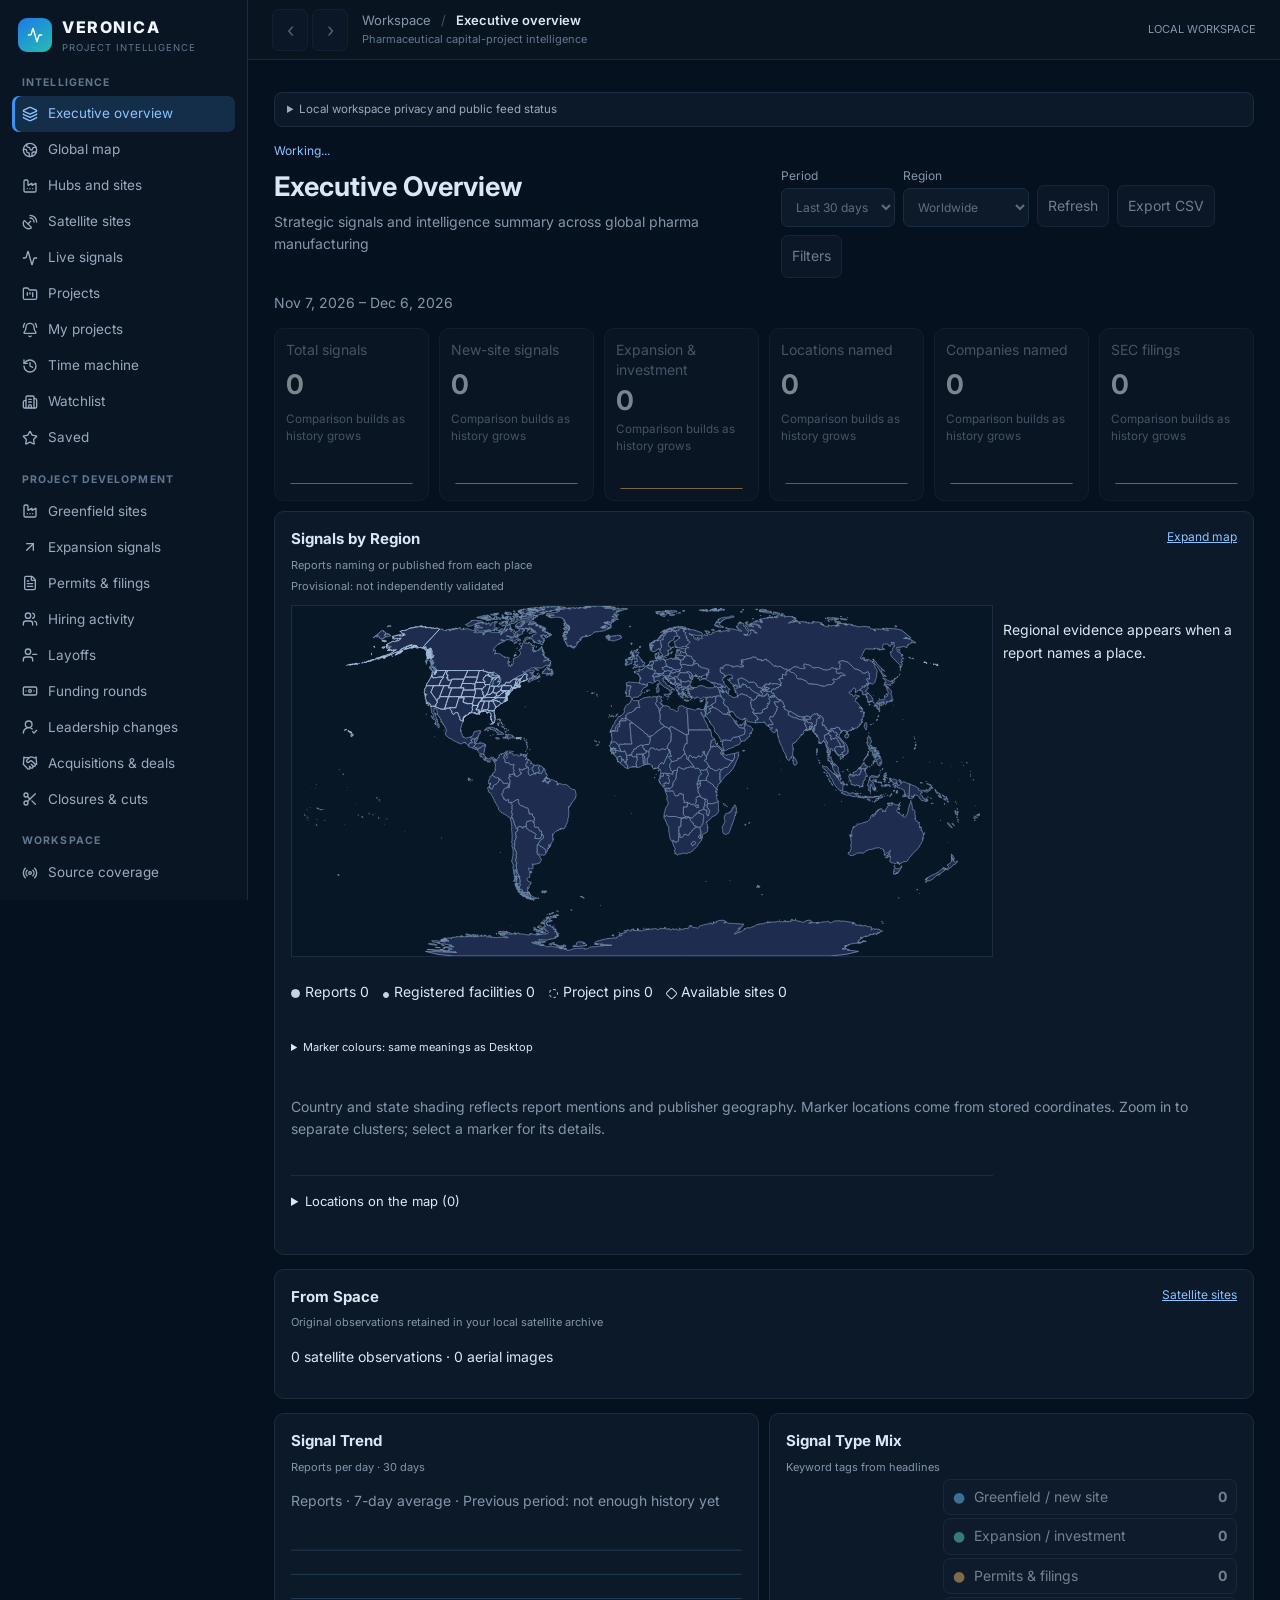
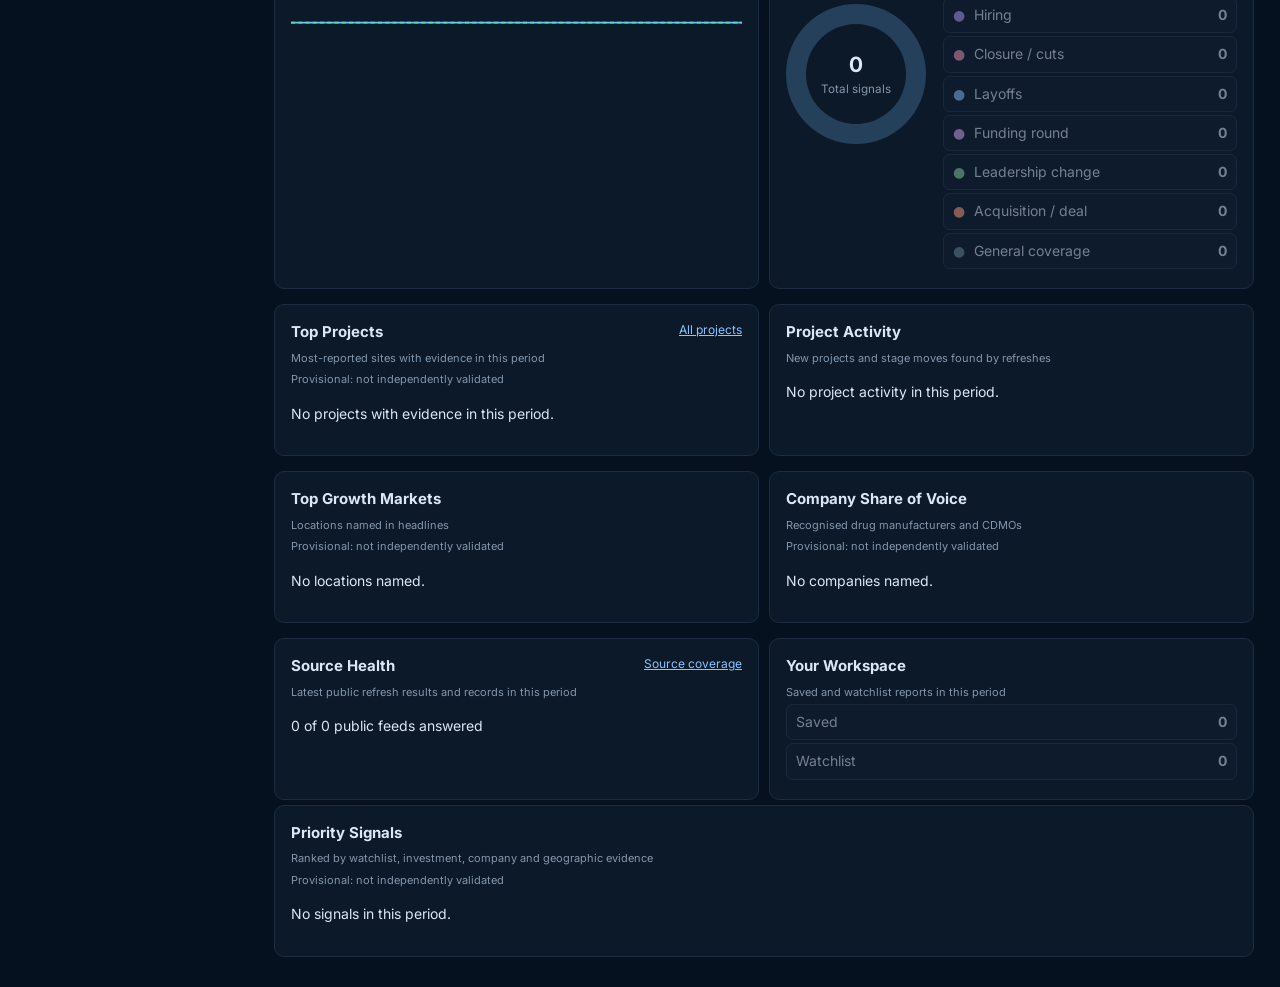
==== commit d41ba645: "Deploy Veronica Mobile build bce981896656292f from source 8e42a0d379cefc09dc27c7cd6880bde53ff52019" ====
--- a/index.html
+++ b/index.html
@@ -1 +1 @@
-<!doctype html><html lang="en"><head><meta charset="utf-8"><meta name="viewport" content="width=device-width,initial-scale=1,viewport-fit=cover"><meta name="theme-color" content="#091421"><meta name="veronica-build" content="75da1563250d1f8e"><meta name="apple-mobile-web-app-capable" content="yes"><meta name="apple-mobile-web-app-status-bar-style" content="black-translucent"><meta http-equiv="Content-Security-Policy" content="default-src 'none'; script-src 'self'; style-src 'self' 'unsafe-inline'; font-src 'self'; img-src 'self' data: blob:; connect-src 'self' https://www.federalregister.gov https://api.fda.gov; worker-src 'self'; manifest-src 'self'; base-uri 'self'; form-action 'none'; object-src 'none'"><link rel="manifest" href="./manifest.webmanifest"><link rel="apple-touch-icon" href="./icon.png"><link rel="icon" href="./icon.png"><link rel="stylesheet" href="./style.css?build=75da1563250d1f8e"><title>Veronica</title></head><body class="locked"><div id="shade"></div><aside aria-label="Veronica navigation"><button id="close" aria-label="Close navigation">×</button><div class="brand"><div class="brand-mark" id="brand-icon"></div><div><div class="brand-name">VERONICA</div><div class="brand-sub">PROJECT INTELLIGENCE</div></div></div><nav id="navigation"></nav></aside><div id="workspace"><header><button id="menu" aria-label="Open navigation">☰</button><span class="nav-history" role="group" aria-label="History"><button id="nav-back" aria-label="Back" title="Back" disabled>‹</button><button id="nav-forward" aria-label="Forward" title="Forward" disabled>›</button></span><div class="crumbs">Workspace <span>/</span> <b id="title">Veronica</b><small>Pharmaceutical capital-project intelligence</small></div><button id="lock-workspace" hidden>Lock Veronica</button><small>LOCAL WORKSPACE</small></header><main><details class="notice"><summary>Local workspace privacy and public feed status</summary>Your records and images stay on this device. Import an encrypted desktop archive from Settings. Use encrypted backups; browser storage can be cleared. Public headlines refresh separately; private desktop intelligence is never included. Cross-device synchronization is unavailable.</details><p id="error" role="alert"></p><p id="message" role="status"></p><div id="content">Opening local storage…</div></main></div><script src="./app.js?build=75da1563250d1f8e" defer></script></body></html>+<!doctype html><html lang="en"><head><meta charset="utf-8"><meta name="viewport" content="width=device-width,initial-scale=1,viewport-fit=cover"><meta name="theme-color" content="#091421"><meta name="veronica-build" content="bce981896656292f"><meta name="apple-mobile-web-app-capable" content="yes"><meta name="apple-mobile-web-app-status-bar-style" content="black-translucent"><meta http-equiv="Content-Security-Policy" content="default-src 'none'; script-src 'self'; style-src 'self' 'unsafe-inline'; font-src 'self'; img-src 'self' data: blob:; connect-src 'self' https://www.federalregister.gov https://api.fda.gov; worker-src 'self'; manifest-src 'self'; base-uri 'self'; form-action 'none'; object-src 'none'"><link rel="manifest" href="./manifest.webmanifest"><link rel="apple-touch-icon" href="./icon.png"><link rel="icon" href="./icon.png"><link rel="stylesheet" href="./style.css?build=bce981896656292f"><title>Veronica</title></head><body class="locked"><div id="shade"></div><aside aria-label="Veronica navigation"><button id="close" aria-label="Close navigation">×</button><div class="brand"><div class="brand-mark" id="brand-icon"></div><div><div class="brand-name">VERONICA</div><div class="brand-sub">PROJECT INTELLIGENCE</div></div></div><nav id="navigation"></nav></aside><div id="workspace"><header><button id="menu" aria-label="Open navigation">☰</button><span class="nav-history" role="group" aria-label="History"><button id="nav-back" aria-label="Back" title="Back" disabled>‹</button><button id="nav-forward" aria-label="Forward" title="Forward" disabled>›</button></span><div class="crumbs">Workspace <span>/</span> <b id="title">Veronica</b><small>Pharmaceutical capital-project intelligence</small></div><button id="lock-workspace" hidden>Lock Veronica</button><small>LOCAL WORKSPACE</small></header><main><details class="notice"><summary>Local workspace privacy and public feed status</summary>Your records and images stay on this device. Import an encrypted desktop archive from Settings. Use encrypted backups; browser storage can be cleared. Public headlines refresh separately; private desktop intelligence is never included. Cross-device synchronization is unavailable.</details><p id="error" role="alert"></p><p id="message" role="status"></p><div id="content">Opening local storage…</div></main></div><script src="./app.js?build=bce981896656292f" defer></script></body></html>
--- a/style.css
+++ b/style.css
@@ -249,7 +249,7 @@
 .vm-chip svg{flex:none}
 .vm-sheet .sheet-head h3 small{display:block;font-weight:400;color:var(--muted);font-size:11.5px;margin-top:2px}
 .vm-sheet .vm-row{padding:9px 0}
-.vm-sheet .vm-row[data-negative=true]{box-shadow:inset 3px 0 0 #FF454F;padding-left:9px}
+.vm-sheet .vm-row[data-negative=true]{box-shadow:inset 3px 0 0 #E040FB;padding-left:9px}
 .vm-sheet .sheet-link{min-height:32px;display:flex;align-items:center;font-weight:600}
 .vm-evidence{display:flex;align-items:center;min-height:44px;font-size:12.5px;color:#8fc4ff}
 .vm-region-note{font-size:11.5px;color:#cfe0f3;margin:2px 0 6px;padding:7px 9px;border:1px dashed #5d7896;border-radius:8px}
@@ -273,14 +273,73 @@
 .map-overlay-top .chips button[data-id=projects]::before{background:#00D5FF}
 .map-overlay-top .chips button[data-id=facilities]::before{background:#16C784}
 .map-overlay-top .chips button[data-id=reports]::before{background:#A78BFA}
-.map-overlay-top .chips button[data-id=negatives]::before{background:#FF454F;border-radius:2px}
+.map-overlay-top .chips button[data-id=negatives]::before{background:#E040FB;border-radius:2px}
 .map-overlay-top .chips button[data-id=markers]::before{background:transparent;box-shadow:inset 0 0 0 1.5px #c9d8ea}
 .map-overlay-top .chips button[data-id=projects][aria-pressed=true]{border-color:#00D5FF}
 .map-overlay-top .chips button[data-id=facilities][aria-pressed=true]{border-color:#16C784}
 .map-overlay-top .chips button[data-id=reports][aria-pressed=true]{border-color:#A78BFA}
-.map-overlay-top .chips button[data-id=negatives][aria-pressed=true]{border-color:#FF454F}
+.map-overlay-top .chips button[data-id=negatives][aria-pressed=true]{border-color:#E040FB}
 .layer-colour{display:inline-block;width:9px;height:9px;border-radius:50%;margin-right:2px;box-shadow:0 0 0 2px #04101c}
 .layer-colour[data-layer-colour=projects]{background:#00D5FF}.layer-colour[data-layer-colour=facilities]{background:#16C784}.layer-colour[data-layer-colour=reports]{background:#A78BFA}.layer-colour[data-layer-colour=sites]{background:#9fb6cf}
 .project-mark{display:flex;align-items:center;gap:8px;flex-wrap:wrap;margin:2px 0 6px}
 .project-mark .vm-chip{font-size:12px}.project-mark-note{font-size:11px;font-weight:650;color:#FFBF47}
-.project-mark[data-negative=true] .project-mark-note:first-of-type{color:#FF454F}
+.project-mark[data-negative=true] .project-mark-note:first-of-type{color:#E040FB}
+/* 1.6.2 geographic heat: compact legend (thin colour bar; thresholds behind the info button) and the D-002 notice */
+.vm-heat{flex:1;min-width:0;max-width:330px;margin-left:auto;display:grid;grid-template-columns:1fr auto;align-items:center;column-gap:6px;row-gap:3px;padding:6px 8px 5px;border-radius:9px;background:#071424d9;border:1px solid #223751;pointer-events:none}
+.vm-heatbar{display:flex;height:6px;border-radius:3px;overflow:hidden;box-shadow:inset 0 0 0 1px #ffffff22}.vm-heatbar i{flex:1}.vm-heatbar .vm-heat-ins{flex:.7;margin-right:3px}
+.vm-heat-text{grid-column:1;display:flex;justify-content:space-between;align-items:baseline;gap:6px;font-size:9.5px;color:#dbe9fb}
+.vm-heat-text em{font-style:normal;color:#9db3cd;white-space:nowrap;overflow:hidden;text-overflow:ellipsis;min-width:0}
+.vm-heat-info{grid-column:2;grid-row:1/span 2;position:relative;pointer-events:auto}
+.vm-heat-info>summary{list-style:none;display:grid;place-items:center;min-width:44px;min-height:44px;margin:-10px -6px -10px 0;font:italic 700 13px/1 Georgia,serif;color:#dbe9fb;cursor:pointer}
+.vm-heat-info>summary::-webkit-details-marker{display:none}
+.vm-heat-info>summary::before{content:'';position:absolute;width:20px;height:20px;border-radius:50%;border:1px solid #5f7a99;inset:50% auto auto 50%;transform:translate(-50%,-50%)}
+.vm-heat-pop{position:absolute;right:-8px;bottom:calc(100% + 12px);width:min(300px,calc(100vw - 32px));padding:9px 10px;border-radius:10px;background:#061223f5;border:1px solid #2a4566;font-size:11px;color:#dbe9fb;z-index:5}
+.vm-heat-pop p{margin:6px 0 0;color:#b9cde6}
+.vm-heat-table{width:100%;border-collapse:collapse;font-size:11px}.vm-heat-table th{text-align:left;font-weight:600;padding:2px 4px 2px 0}.vm-heat-table td{text-align:right;color:#b9cde6;font-variant-numeric:tabular-nums}
+.vm-count-table{width:100%;border-collapse:collapse;font-size:11px;margin-bottom:6px}.vm-count-table th{text-align:left;font-weight:600;padding:2px 4px 2px 0}.vm-count-table td{text-align:right;color:#b9cde6;font-variant-numeric:tabular-nums;padding-left:6px;vertical-align:top}.vm-count-table i{display:inline-block;width:14px;height:9px;border-radius:2px;margin-right:6px;vertical-align:-1px;box-shadow:inset 0 0 0 1px #ffffff33}.vm-count-table small{display:block;font-weight:400;color:#9fb3cc}.vm-band-wait{color:#9fb3cc;font-style:italic}
+.vm-heat-table i{display:inline-block;width:14px;height:9px;border-radius:2px;margin-right:6px;vertical-align:-1px;box-shadow:inset 0 0 0 1px #ffffff33}
+.vm-heat-none{font-size:10px;color:#9db3cd}
+.map-stack[data-heat=false] .vm-heat{opacity:.45}
+.vm-d002{grid-column:1/-1;margin:0 0 2px;padding:2px 6px;justify-self:start;border-radius:5px;background:#2a1d05e6;border:1px solid #FFBF4799;color:#FFD98A;font-size:10px;font-weight:650;line-height:1.3;white-space:nowrap}
+.vm-heat-none{display:grid;gap:3px}
+.page-head .map-d002{display:inline-block;margin:2px 0 0;font-size:12px}
+.page-head .map-d002>summary{display:inline-flex;align-items:center;min-height:32px;padding:2px 10px;border-radius:7px;background:#2a1d05;border:1px solid #FFBF4799;color:#FFD98A;font-weight:650;cursor:pointer;list-style:none}
+.page-head .map-d002>summary::-webkit-details-marker{display:none}
+.page-head .map-d002 p{max-width:560px;margin:6px 0 0;color:#cbd8e8}
+.vm-heat-text{display:grid;grid-template-columns:.7fr 1fr 1fr 1fr 1fr;gap:2px}.vm-heat-text b{font-size:9px;font-weight:600;color:#dbe9fb;white-space:nowrap;text-align:center}.vm-heat-text .vm-heat-nodata{color:#9db3cd;text-align:left}
+.vm-heatbar .vm-heat-ins{flex:.7}
+/* 1.6.2 cluster breakdown (SPEC §5) and location detail panel (SPEC §6) */
+.vm-bd-total{margin:4px 0 8px;font-size:13px;color:#cbd8e8}
+.vm-breakdown{display:grid;gap:6px}
+.vm-bd{border:1px solid #223751;border-radius:9px;background:#071424}
+.vm-bd>summary{display:grid;grid-template-columns:1fr auto auto;align-items:center;gap:8px;min-height:44px;padding:4px 10px;cursor:pointer;list-style:none}
+.vm-bd>summary::-webkit-details-marker{display:none}
+.vm-bd>summary b{font-size:15px;font-variant-numeric:tabular-nums}.vm-bd>summary small{color:#9db3cd;font-variant-numeric:tabular-nums}
+.vm-bd .sheet-list{margin:0 8px 8px}.vm-bd-sub{margin:4px 10px;font-size:12px;color:#9db3cd}
+.vm-bd-report small{display:block;color:#9db3cd}
+.vm-detail{display:grid;gap:4px;margin:8px 0 0;padding:8px 10px;border:1px solid #223751;border-radius:9px;background:#071424;font-size:12.5px}
+.vm-detail-row{display:grid;grid-template-columns:minmax(110px,38%) 1fr;gap:8px}.vm-detail dt{color:#9db3cd}.vm-detail dd{margin:0;color:#e6eef8}
+/* 1.6.2 owner design decision (2026-11-19): map modes, the negatives overlay switch, the compact location label, the area panel */
+.map-overlay-top{display:flex;flex-wrap:wrap;align-items:center;gap:6px}
+.map-mode{display:flex;flex:1 1 220px;max-width:420px;margin:0}.map-mode button{flex:1;min-width:0;min-height:44px;padding:4px 6px;font-size:13px}
+.map-neg-toggle{min-height:44px;padding:4px 10px;font-size:12px;border-color:#E040FB66}.map-neg-toggle[aria-pressed="true"]{background:#E040FB22;border-color:#E040FB;color:#fff}
+.map-measure-note{margin:4px 0 2px;font-size:11px}
+.vm-where{position:static;flex:0 1 auto;min-width:0;display:flex;align-items:center;gap:6px;max-width:62%;min-height:44px;padding:6px 12px 6px 10px;border-radius:10px;border:1px solid #2f74bd88;background:rgba(6,16,30,.86);color:#f4f8fc;font:700 15px/1.2 Inter,system-ui,sans-serif;text-align:left;box-shadow:0 2px 10px #0008}
+.vm-where-text{overflow:hidden;text-overflow:ellipsis;white-space:nowrap}
+.vm-where-pin{flex:none;width:10px;height:10px;border-radius:50% 50% 50% 0;transform:rotate(-45deg);border:2px solid #f4f8fc}
+.vm-tools{right:64px;flex-wrap:nowrap}.vm-tools .vm-tool{flex:none}.vm-where{max-width:none}
+.map-canvas:has(.map-overlay-top>.map-measure) .map-zoom-controls{top:100px}
+.map-overlay-top .map-mode button[data-id]::before{display:none}.map-overlay-top .map-mode .map-neg-toggle::before{display:inline-block;background:#E040FB}
+.vm-area-tiles{display:grid;grid-template-columns:repeat(3,1fr);gap:6px;margin:8px 0}.vm-area-tiles div{border:1px solid #2f74bd66;border-radius:8px;padding:6px 8px;background:#0e2036}.vm-area-tiles b{display:block;font-size:18px;color:#fff;font-variant-numeric:tabular-nums}.vm-area-tiles span{font-size:11px;color:#9fb3cc}
+.vm-area-path{display:block;font-size:12px;font-weight:500;color:#9fb3cc;margin-top:2px}
+.vm-area-summary{font-size:12.5px;margin:6px 0}.vm-area-rule{font-size:11px}
+.vm-area-find{display:block;margin:8px 0}.vm-area-find span{display:block;font-size:11px;color:#9fb3cc;margin-bottom:3px}.vm-area-search{width:100%;min-height:44px;font-size:16px}
+.vm-area-list{margin:6px 0}.vm-area-list summary{min-height:44px;display:flex;align-items:center;gap:6px;font-weight:600;cursor:pointer}.vm-area-list summary b{margin-left:auto;font-variant-numeric:tabular-nums}
+.vm-area-row{display:flex;flex-direction:column;padding:6px 0;border-bottom:1px solid #ffffff12}.vm-area-row small{color:#9fb3cc}.vm-area-row[hidden]{display:none}
+.map-overlay-top>.map-measure{flex:1 1 100%;min-width:0;max-width:none}.map-overlay-top>.map-mode{min-width:0}
+/* zoom-state indicator (documented glow / exact values), directly under the location label */
+.vm-zoomstate{position:absolute;left:0;top:calc(100% + 4px);display:inline-flex;align-items:center;gap:6px;min-height:28px;max-width:100%;padding:3px 10px;border-radius:8px;border:1px solid #2f74bd66;background:rgba(6,16,30,.86);color:#cfe0f3;font:600 11.5px/1.2 Inter,system-ui,sans-serif;pointer-events:auto;cursor:pointer}
+.vm-zoomstate::before{content:'';flex:none;width:8px;height:8px;border-radius:50%;background:#f97316;box-shadow:0 0 6px #f97316}
+.vm-zoomstate[data-state=exact]::before{background:#eef7ff;box-shadow:none}
+.vm-zoomstate-text{white-space:nowrap;overflow:hidden;text-overflow:ellipsis}
+.vm-unlocated.vm-below-zoomstate{top:92px}
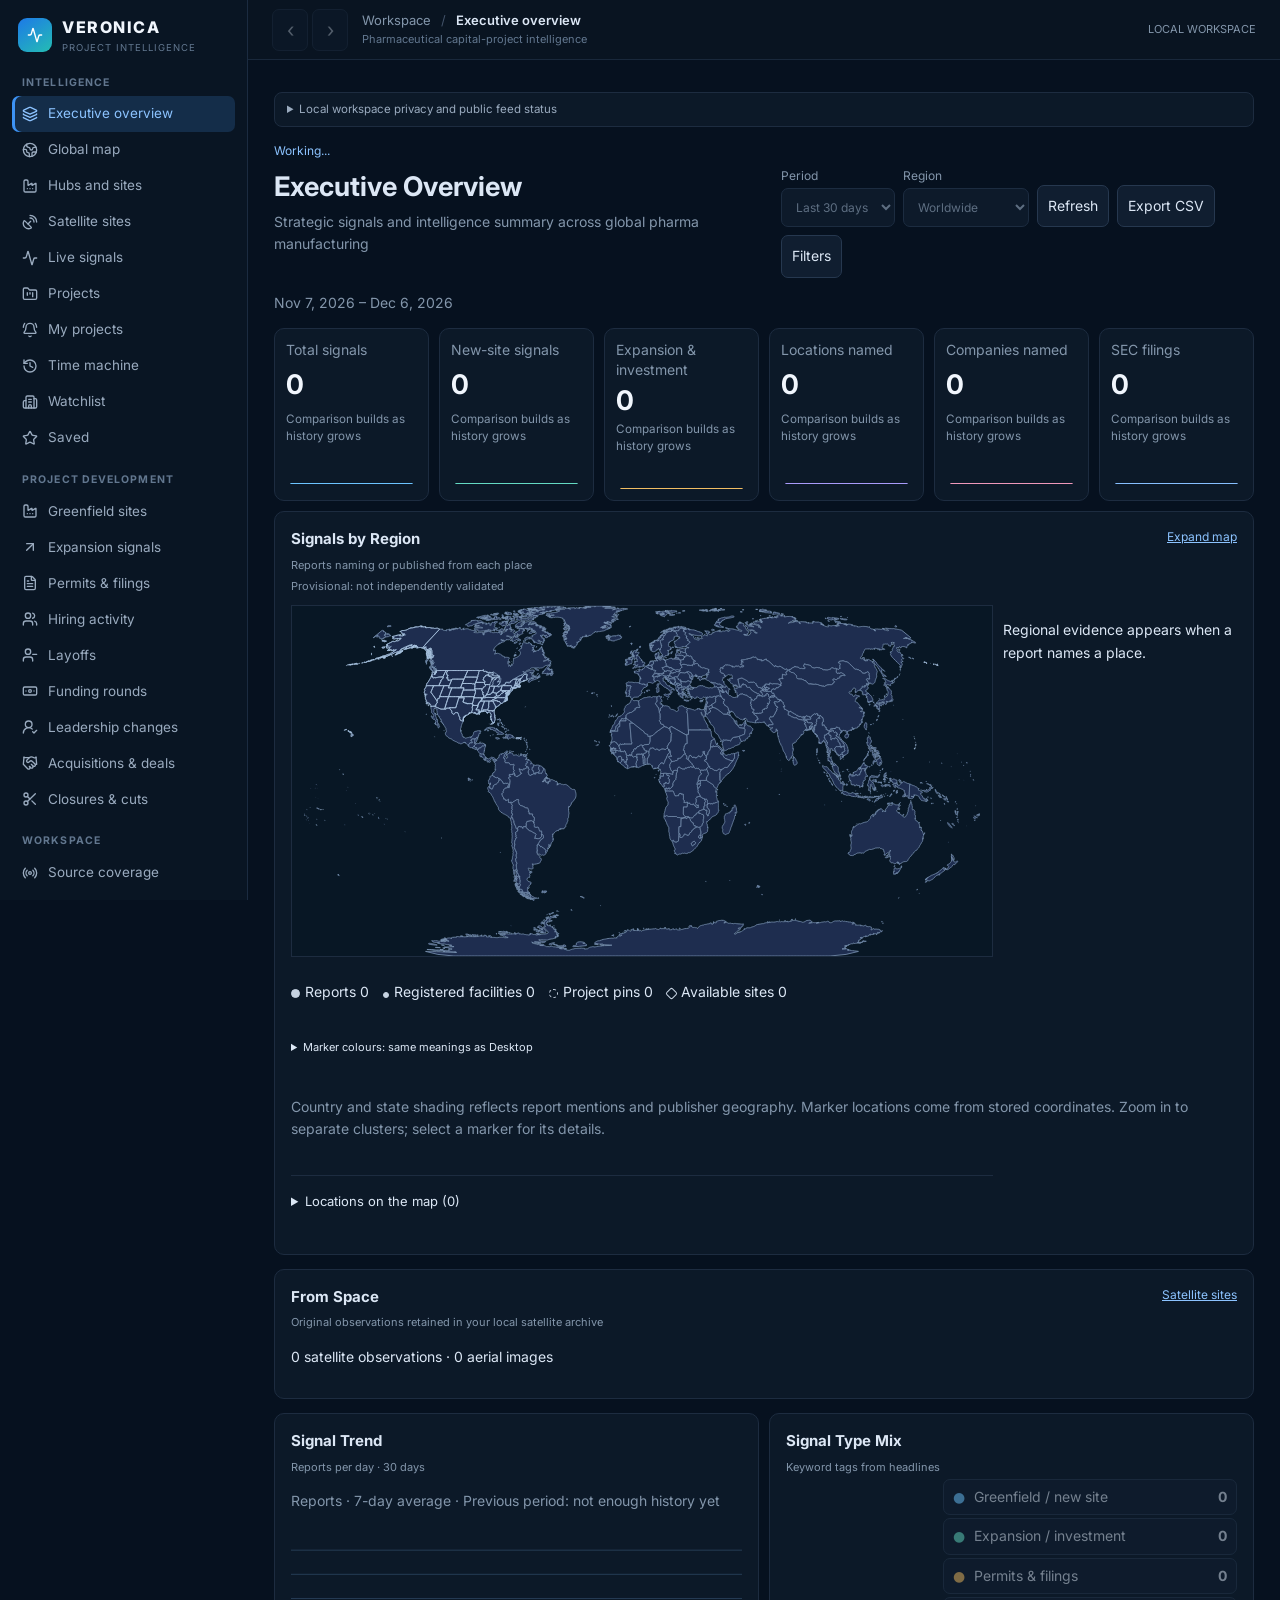
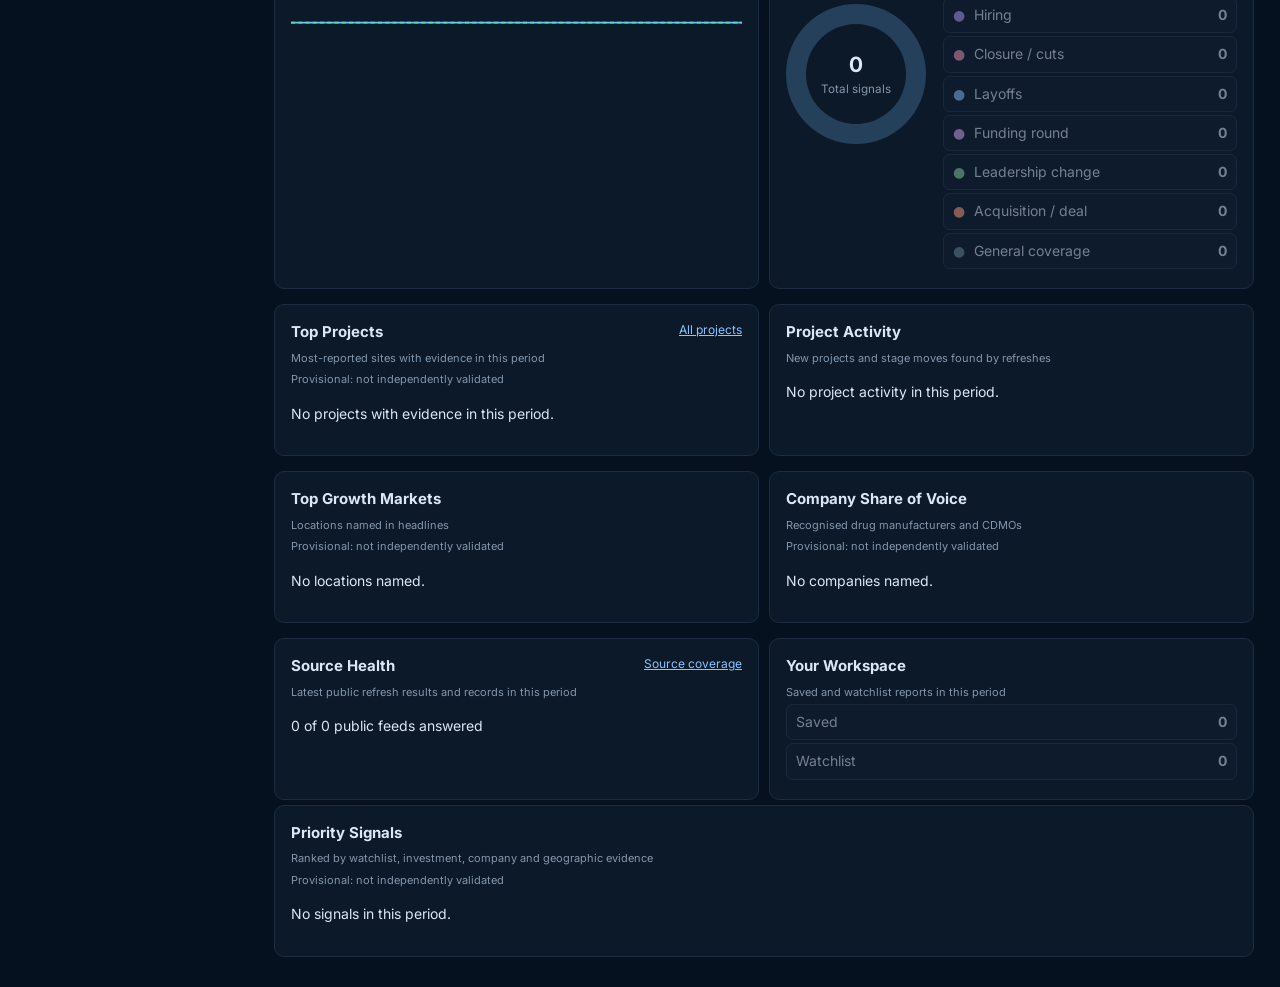
==== commit 7686560e: "Deploy Veronica Mobile build 84b2418f8184cd5e from source bcd1445b4c70b0c0c53d1b35464a30b154507ee8" ====
--- a/index.html
+++ b/index.html
@@ -1 +1 @@
-<!doctype html><html lang="en"><head><meta charset="utf-8"><meta name="viewport" content="width=device-width,initial-scale=1,viewport-fit=cover"><meta name="theme-color" content="#091421"><meta name="veronica-build" content="bce981896656292f"><meta name="apple-mobile-web-app-capable" content="yes"><meta name="apple-mobile-web-app-status-bar-style" content="black-translucent"><meta http-equiv="Content-Security-Policy" content="default-src 'none'; script-src 'self'; style-src 'self' 'unsafe-inline'; font-src 'self'; img-src 'self' data: blob:; connect-src 'self' https://www.federalregister.gov https://api.fda.gov; worker-src 'self'; manifest-src 'self'; base-uri 'self'; form-action 'none'; object-src 'none'"><link rel="manifest" href="./manifest.webmanifest"><link rel="apple-touch-icon" href="./icon.png"><link rel="icon" href="./icon.png"><link rel="stylesheet" href="./style.css?build=bce981896656292f"><title>Veronica</title></head><body class="locked"><div id="shade"></div><aside aria-label="Veronica navigation"><button id="close" aria-label="Close navigation">×</button><div class="brand"><div class="brand-mark" id="brand-icon"></div><div><div class="brand-name">VERONICA</div><div class="brand-sub">PROJECT INTELLIGENCE</div></div></div><nav id="navigation"></nav></aside><div id="workspace"><header><button id="menu" aria-label="Open navigation">☰</button><span class="nav-history" role="group" aria-label="History"><button id="nav-back" aria-label="Back" title="Back" disabled>‹</button><button id="nav-forward" aria-label="Forward" title="Forward" disabled>›</button></span><div class="crumbs">Workspace <span>/</span> <b id="title">Veronica</b><small>Pharmaceutical capital-project intelligence</small></div><button id="lock-workspace" hidden>Lock Veronica</button><small>LOCAL WORKSPACE</small></header><main><details class="notice"><summary>Local workspace privacy and public feed status</summary>Your records and images stay on this device. Import an encrypted desktop archive from Settings. Use encrypted backups; browser storage can be cleared. Public headlines refresh separately; private desktop intelligence is never included. Cross-device synchronization is unavailable.</details><p id="error" role="alert"></p><p id="message" role="status"></p><div id="content">Opening local storage…</div></main></div><script src="./app.js?build=bce981896656292f" defer></script></body></html>+<!doctype html><html lang="en"><head><meta charset="utf-8"><meta name="viewport" content="width=device-width,initial-scale=1,viewport-fit=cover"><meta name="theme-color" content="#091421"><meta name="veronica-build" content="84b2418f8184cd5e"><meta name="apple-mobile-web-app-capable" content="yes"><meta name="apple-mobile-web-app-status-bar-style" content="black-translucent"><meta http-equiv="Content-Security-Policy" content="default-src 'none'; script-src 'self'; style-src 'self' 'unsafe-inline'; font-src 'self'; img-src 'self' data: blob:; connect-src 'self' https://www.federalregister.gov https://api.fda.gov; worker-src 'self'; manifest-src 'self'; base-uri 'self'; form-action 'none'; object-src 'none'"><link rel="manifest" href="./manifest.webmanifest"><link rel="apple-touch-icon" href="./icon.png"><link rel="icon" href="./icon.png"><link rel="stylesheet" href="./style.css?build=84b2418f8184cd5e"><title>Veronica</title></head><body class="locked"><div id="shade"></div><aside aria-label="Veronica navigation"><button id="close" aria-label="Close navigation">×</button><div class="brand"><div class="brand-mark" id="brand-icon"></div><div><div class="brand-name">VERONICA</div><div class="brand-sub">PROJECT INTELLIGENCE</div></div></div><nav id="navigation"></nav></aside><div id="workspace"><header><button id="menu" aria-label="Open navigation">☰</button><span class="nav-history" role="group" aria-label="History"><button id="nav-back" aria-label="Back" title="Back" disabled>‹</button><button id="nav-forward" aria-label="Forward" title="Forward" disabled>›</button></span><div class="crumbs">Workspace <span>/</span> <b id="title">Veronica</b><small>Pharmaceutical capital-project intelligence</small></div><button id="lock-workspace" hidden>Lock Veronica</button><small>LOCAL WORKSPACE</small></header><main><details class="notice"><summary>Local workspace privacy and public feed status</summary>Your records and images stay on this device. Import an encrypted desktop archive from Settings. Use encrypted backups; browser storage can be cleared. Public headlines refresh separately; private desktop intelligence is never included. Cross-device synchronization is unavailable.</details><p id="error" role="alert"></p><p id="message" role="status"></p><div id="content">Opening local storage…</div></main></div><script src="./app.js?build=84b2418f8184cd5e" defer></script></body></html>
--- a/style.css
+++ b/style.css
@@ -343,3 +343,13 @@
 .vm-zoomstate[data-state=exact]::before{background:#eef7ff;box-shadow:none}
 .vm-zoomstate-text{white-space:nowrap;overflow:hidden;text-overflow:ellipsis}
 .vm-unlocated.vm-below-zoomstate{top:92px}
+
+/* geo-170: Projects map mode panel and the Location recovery page */
+.vm-bands{list-style:none;margin:8px 0;padding:0;display:grid;gap:2px}.vm-bands li{display:grid;grid-template-columns:48px minmax(0,1fr);align-items:center;gap:8px;min-height:44px}.vm-bands .vm-swatch{justify-self:center}.vm-bands small{display:block;color:var(--muted);font-size:11.5px}
+.vm-projects-panel .vm-disclosed{border:1px solid #2a4160;border-radius:8px;padding:8px 10px;background:#0a1a2c}.vm-notplaced>summary{cursor:pointer;min-height:44px;display:flex;align-items:center;font-weight:650}.vm-recovery-link{display:inline-flex;align-items:center;min-height:44px}
+.map-projects-status{overflow-wrap:anywhere}
+.geo-page .geo-item{display:grid;gap:2px;padding:8px 0;border-bottom:1px solid #1b2c42;list-style:none}.geo-page .geo-item small{display:block;color:var(--muted);font-size:12px;overflow-wrap:anywhere}.geo-page .geo-why{color:#9fb6cf}
+.geo-page .geo-subhead{font-weight:650;padding:10px 0 2px;list-style:none}.geo-page .geo-confirm{display:flex;align-items:flex-start;gap:10px;min-height:44px;padding:6px 0;font-size:13px}.geo-page .geo-confirm input{flex:0 0 auto;width:24px;height:24px;margin:0}
+.geo-page .row button,.geo-page .geo-run button,.geo-page>p>button{min-height:44px;margin:4px 6px 4px 0}.geo-page .geo-list>summary{cursor:pointer;min-height:44px;display:flex;align-items:center;gap:8px;font-weight:650}.geo-page .geo-problem{border:1px solid #7a3b40;border-radius:8px;padding:8px 10px;color:#ffb4b4}
+.geo-page .sheet-list{list-style:none;margin:0;padding:0}.geo-page .geo-candidates{display:flex;flex-wrap:wrap}
+.vm-heat[hidden]{display:none}
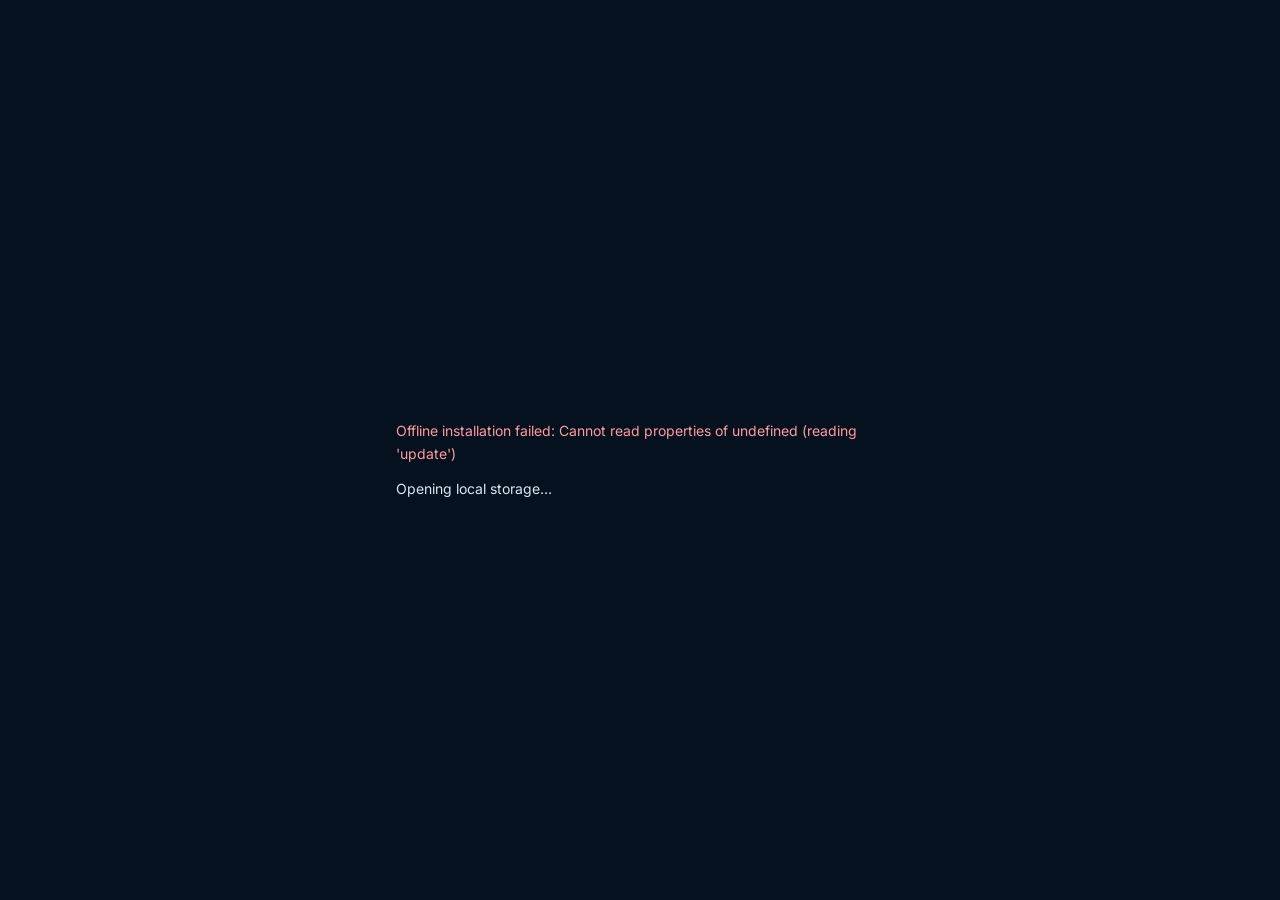
==== commit 2c50c503: "Deploy Veronica Mobile build a3bb268060d7d2ef from source 34b0679a42273779b5c013c3716b454d0cea3ce9" ====
--- a/index.html
+++ b/index.html
@@ -1 +1 @@
-<!doctype html><html lang="en"><head><meta charset="utf-8"><meta name="viewport" content="width=device-width,initial-scale=1,viewport-fit=cover"><meta name="theme-color" content="#091421"><meta name="veronica-build" content="84b2418f8184cd5e"><meta name="apple-mobile-web-app-capable" content="yes"><meta name="apple-mobile-web-app-status-bar-style" content="black-translucent"><meta http-equiv="Content-Security-Policy" content="default-src 'none'; script-src 'self'; style-src 'self' 'unsafe-inline'; font-src 'self'; img-src 'self' data: blob:; connect-src 'self' https://www.federalregister.gov https://api.fda.gov; worker-src 'self'; manifest-src 'self'; base-uri 'self'; form-action 'none'; object-src 'none'"><link rel="manifest" href="./manifest.webmanifest"><link rel="apple-touch-icon" href="./icon.png"><link rel="icon" href="./icon.png"><link rel="stylesheet" href="./style.css?build=84b2418f8184cd5e"><title>Veronica</title></head><body class="locked"><div id="shade"></div><aside aria-label="Veronica navigation"><button id="close" aria-label="Close navigation">×</button><div class="brand"><div class="brand-mark" id="brand-icon"></div><div><div class="brand-name">VERONICA</div><div class="brand-sub">PROJECT INTELLIGENCE</div></div></div><nav id="navigation"></nav></aside><div id="workspace"><header><button id="menu" aria-label="Open navigation">☰</button><span class="nav-history" role="group" aria-label="History"><button id="nav-back" aria-label="Back" title="Back" disabled>‹</button><button id="nav-forward" aria-label="Forward" title="Forward" disabled>›</button></span><div class="crumbs">Workspace <span>/</span> <b id="title">Veronica</b><small>Pharmaceutical capital-project intelligence</small></div><button id="lock-workspace" hidden>Lock Veronica</button><small>LOCAL WORKSPACE</small></header><main><details class="notice"><summary>Local workspace privacy and public feed status</summary>Your records and images stay on this device. Import an encrypted desktop archive from Settings. Use encrypted backups; browser storage can be cleared. Public headlines refresh separately; private desktop intelligence is never included. Cross-device synchronization is unavailable.</details><p id="error" role="alert"></p><p id="message" role="status"></p><div id="content">Opening local storage…</div></main></div><script src="./app.js?build=84b2418f8184cd5e" defer></script></body></html>+<!doctype html><html lang="en"><head><meta charset="utf-8"><meta name="viewport" content="width=device-width,initial-scale=1,viewport-fit=cover"><meta name="theme-color" content="#091421"><meta name="veronica-build" content="a3bb268060d7d2ef"><meta name="apple-mobile-web-app-capable" content="yes"><meta name="apple-mobile-web-app-status-bar-style" content="black-translucent"><meta http-equiv="Content-Security-Policy" content="default-src 'none'; script-src 'self'; style-src 'self' 'unsafe-inline'; font-src 'self'; img-src 'self' data: blob:; connect-src 'self' https://www.federalregister.gov https://api.fda.gov; worker-src 'self'; manifest-src 'self'; base-uri 'self'; form-action 'none'; object-src 'none'"><link rel="manifest" href="./manifest.webmanifest"><link rel="apple-touch-icon" href="./icon.png"><link rel="icon" href="./icon.png"><link rel="stylesheet" href="./style.css?build=a3bb268060d7d2ef"><title>Veronica</title></head><body class="locked"><div id="shade"></div><aside aria-label="Veronica navigation"><button id="close" aria-label="Close navigation">×</button><div class="brand"><div class="brand-mark" id="brand-icon"></div><div><div class="brand-name">VERONICA</div><div class="brand-sub">PROJECT INTELLIGENCE</div></div></div><nav id="navigation"></nav></aside><div id="workspace"><header><button id="menu" aria-label="Open navigation">☰</button><span class="nav-history" role="group" aria-label="History"><button id="nav-back" aria-label="Back" title="Back" disabled>‹</button><button id="nav-forward" aria-label="Forward" title="Forward" disabled>›</button></span><div class="crumbs">Workspace <span>/</span> <b id="title">Veronica</b><small>Pharmaceutical capital-project intelligence</small></div><button id="lock-workspace" hidden>Lock Veronica</button><small>LOCAL WORKSPACE</small></header><main><details class="notice"><summary>Local workspace privacy and public feed status</summary>Your records and images stay on this device. Import an encrypted desktop archive from Settings. Use encrypted backups; browser storage can be cleared. Public headlines refresh separately; private desktop intelligence is never included. Cross-device synchronization is unavailable.</details><p id="error" role="alert"></p><p id="message" role="status"></p><div id="content">Opening local storage…</div></main></div><script src="./app.js?build=a3bb268060d7d2ef" defer></script></body></html>
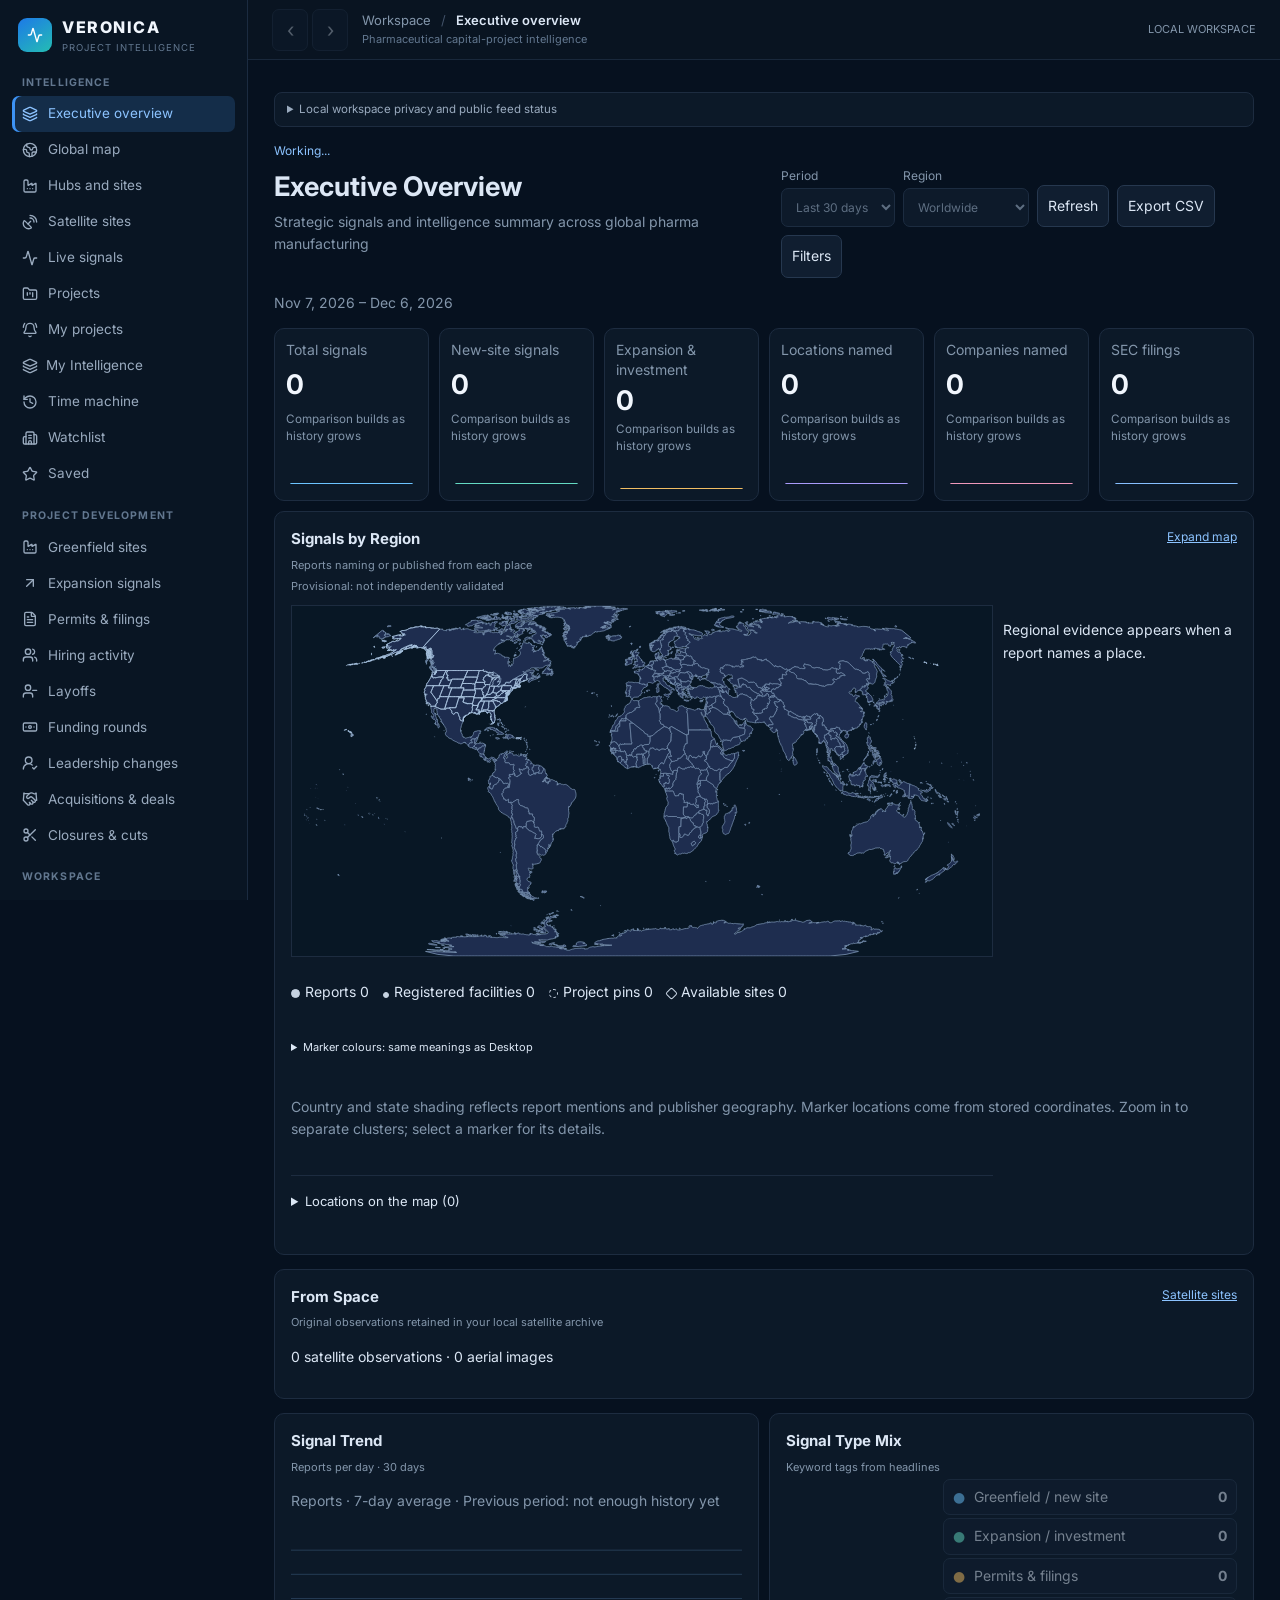
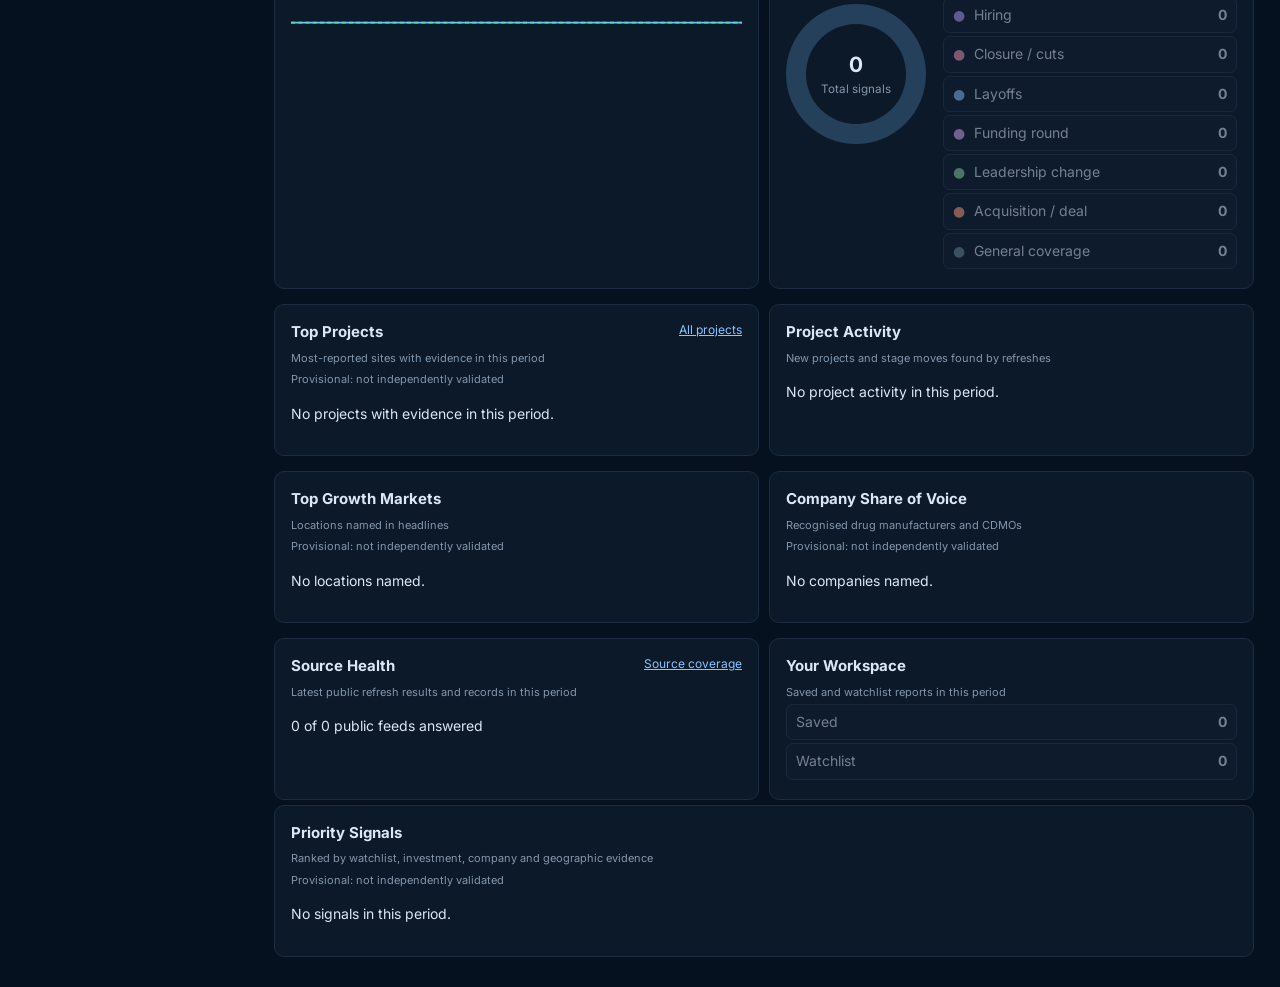
==== commit 0f27b7a6: "Deploy Veronica Mobile build 3981643728b7b9d9 from source a1be982cbd2be349c7bae5a97f25e441b84df907" ====
--- a/index.html
+++ b/index.html
@@ -1 +1 @@
-<!doctype html><html lang="en"><head><meta charset="utf-8"><meta name="viewport" content="width=device-width,initial-scale=1,viewport-fit=cover"><meta name="theme-color" content="#091421"><meta name="veronica-build" content="a3bb268060d7d2ef"><meta name="apple-mobile-web-app-capable" content="yes"><meta name="apple-mobile-web-app-status-bar-style" content="black-translucent"><meta http-equiv="Content-Security-Policy" content="default-src 'none'; script-src 'self'; style-src 'self' 'unsafe-inline'; font-src 'self'; img-src 'self' data: blob:; connect-src 'self' https://www.federalregister.gov https://api.fda.gov; worker-src 'self'; manifest-src 'self'; base-uri 'self'; form-action 'none'; object-src 'none'"><link rel="manifest" href="./manifest.webmanifest"><link rel="apple-touch-icon" href="./icon.png"><link rel="icon" href="./icon.png"><link rel="stylesheet" href="./style.css?build=a3bb268060d7d2ef"><title>Veronica</title></head><body class="locked"><div id="shade"></div><aside aria-label="Veronica navigation"><button id="close" aria-label="Close navigation">×</button><div class="brand"><div class="brand-mark" id="brand-icon"></div><div><div class="brand-name">VERONICA</div><div class="brand-sub">PROJECT INTELLIGENCE</div></div></div><nav id="navigation"></nav></aside><div id="workspace"><header><button id="menu" aria-label="Open navigation">☰</button><span class="nav-history" role="group" aria-label="History"><button id="nav-back" aria-label="Back" title="Back" disabled>‹</button><button id="nav-forward" aria-label="Forward" title="Forward" disabled>›</button></span><div class="crumbs">Workspace <span>/</span> <b id="title">Veronica</b><small>Pharmaceutical capital-project intelligence</small></div><button id="lock-workspace" hidden>Lock Veronica</button><small>LOCAL WORKSPACE</small></header><main><details class="notice"><summary>Local workspace privacy and public feed status</summary>Your records and images stay on this device. Import an encrypted desktop archive from Settings. Use encrypted backups; browser storage can be cleared. Public headlines refresh separately; private desktop intelligence is never included. Cross-device synchronization is unavailable.</details><p id="error" role="alert"></p><p id="message" role="status"></p><div id="content">Opening local storage…</div></main></div><script src="./app.js?build=a3bb268060d7d2ef" defer></script></body></html>+<!doctype html><html lang="en"><head><meta charset="utf-8"><meta name="viewport" content="width=device-width,initial-scale=1,viewport-fit=cover"><meta name="theme-color" content="#091421"><meta name="veronica-build" content="3981643728b7b9d9"><meta name="apple-mobile-web-app-capable" content="yes"><meta name="apple-mobile-web-app-status-bar-style" content="black-translucent"><meta http-equiv="Content-Security-Policy" content="default-src 'none'; script-src 'self'; style-src 'self' 'unsafe-inline'; font-src 'self'; img-src 'self' data: blob:; connect-src 'self' https://www.federalregister.gov https://api.fda.gov; worker-src 'self'; manifest-src 'self'; base-uri 'self'; form-action 'none'; object-src 'none'"><link rel="manifest" href="./manifest.webmanifest"><link rel="apple-touch-icon" href="./icon.png"><link rel="icon" href="./icon.png"><link rel="stylesheet" href="./style.css?build=3981643728b7b9d9"><title>Veronica</title></head><body class="locked"><div id="shade"></div><aside aria-label="Veronica navigation"><button id="close" aria-label="Close navigation">×</button><div class="brand"><div class="brand-mark" id="brand-icon"></div><div><div class="brand-name">VERONICA</div><div class="brand-sub">PROJECT INTELLIGENCE</div></div></div><nav id="navigation"></nav></aside><div id="workspace"><header><button id="menu" aria-label="Open navigation">☰</button><span class="nav-history" role="group" aria-label="History"><button id="nav-back" aria-label="Back" title="Back" disabled>‹</button><button id="nav-forward" aria-label="Forward" title="Forward" disabled>›</button></span><div class="crumbs">Workspace <span>/</span> <b id="title">Veronica</b><small>Pharmaceutical capital-project intelligence</small></div><button id="lock-workspace" hidden>Lock Veronica</button><small>LOCAL WORKSPACE</small></header><main><details class="notice"><summary>Local workspace privacy and public feed status</summary>Your records and images stay on this device. Import an encrypted desktop archive from Settings. Use encrypted backups; browser storage can be cleared. Public headlines refresh separately; private desktop intelligence is never included. Cross-device synchronization is unavailable.</details><p id="error" role="alert"></p><p id="message" role="status"></p><div id="content">Opening local storage…</div></main></div><script src="./app.js?build=3981643728b7b9d9" defer></script></body></html>
--- a/style.css
+++ b/style.css
@@ -353,3 +353,19 @@
 .geo-page .row button,.geo-page .geo-run button,.geo-page>p>button{min-height:44px;margin:4px 6px 4px 0}.geo-page .geo-list>summary{cursor:pointer;min-height:44px;display:flex;align-items:center;gap:8px;font-weight:650}.geo-page .geo-problem{border:1px solid #7a3b40;border-radius:8px;padding:8px 10px;color:#ffb4b4}
 .geo-page .sheet-list{list-style:none;margin:0;padding:0}.geo-page .geo-candidates{display:flex;flex-wrap:wrap}
 .vm-heat[hidden]{display:none}
+/* My Intelligence (workspace-view.mjs): 44 px touch targets, one column at 390 px */
+.ws-page button,.ws-page select,.ws-page input:not([type=checkbox]),.ws-page textarea,.ws-page summary,.ws-link,.ws-open{min-height:44px}
+.ws-page input:not([type=checkbox]),.ws-page select,.ws-page textarea{width:100%;font-size:16px}.ws-page textarea{min-height:88px}
+.ws-page label{display:block;margin:8px 0}.ws-page .row{display:flex;flex-wrap:wrap;gap:8px}.ws-page details>summary{display:flex;align-items:center;cursor:pointer}
+.ws-tabs{display:flex;flex-wrap:wrap;gap:6px;margin:10px 0}.ws-tabs button{flex:1 1 30%;min-width:96px;margin:0}.ws-tabs button[aria-pressed="true"]{background:var(--blue-soft);border-color:var(--blue);color:#fff}
+.ws-count{display:inline-block;min-width:20px;padding:0 6px;border-radius:10px;background:#0a1a2c;font-size:12px;text-align:center}
+.ws-labels{display:flex;flex-wrap:wrap;gap:6px;margin:6px 0}.ws-item .status-chips{margin-top:6px}
+.ws-due{border-color:#ffbf47;color:#ffd98a}.ws-due[data-due="overdue"],.ws-due[data-due="action-overdue"]{border-color:#ff9c9c;color:#ffb4b4}
+.ws-assess{padding:8px 0;border-top:1px solid var(--line)}.ws-assess h4{margin:0 0 4px}.ws-note,.ws-ref,.ws-rel,.ws-event,.ws-alert{padding:8px 0;border-top:1px solid var(--line);overflow-wrap:anywhere}
+.ws-link,.ws-open{display:inline-flex;align-items:center;padding:0 14px;border:1px solid var(--line-2);border-radius:8px;color:#9ab5ff;text-decoration:none;font-weight:600}
+.ws-relform fieldset{border:1px solid var(--line);border-radius:8px;margin:8px 0}.ws-conflict .import-versions{display:grid;gap:8px}
+.ws-map-pursue{display:block;min-height:44px;margin:6px 0 2px;padding:0 16px}
+.nav-badge{margin-left:auto;min-width:20px;padding:1px 6px;border-radius:10px;background:#ffbf47;color:#06111f;font-size:11px;font-weight:700;text-align:center}.nav-badge[hidden]{display:none}
+nav a.nav-has-badge{display:flex;align-items:center;gap:8px}
+#ws-toast{position:fixed;left:12px;right:12px;bottom:calc(12px + env(safe-area-inset-bottom));z-index:60;display:flex;align-items:center;gap:10px;padding:8px 8px 8px 14px;border:1px solid var(--blue);border-radius:12px;background:#0c1928;box-shadow:0 8px 24px #000a}
+#ws-toast .ws-toast-text{flex:1}#ws-toast .ws-toast-close{min-width:44px;min-height:44px;margin:0;border:0;background:transparent;font-size:20px}
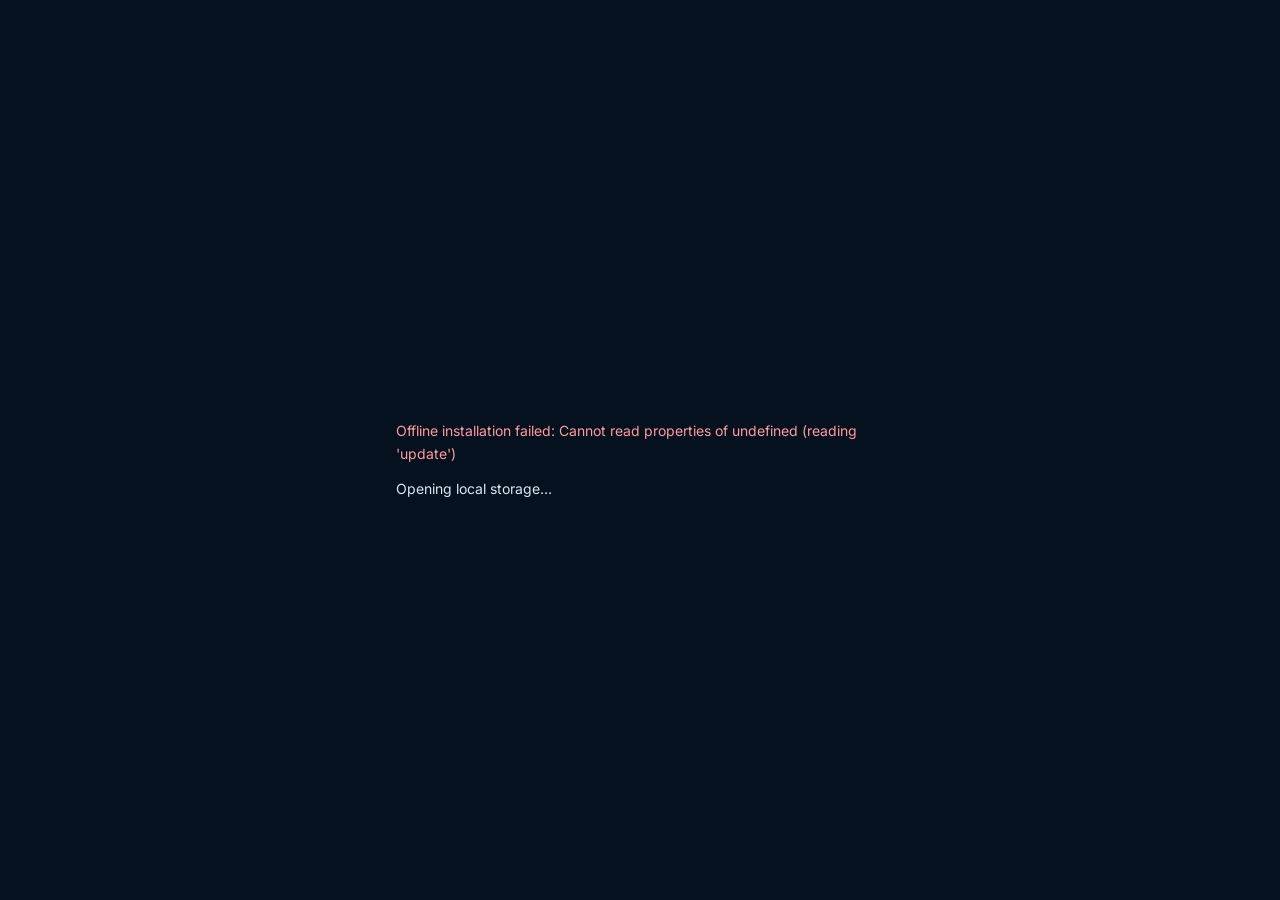
==== commit 278b551e: "Deploy Veronica Mobile build 04bf2f79d39a0799 from source 5c18204c3a603e72e07568cacc756b296c837bc1" ====
--- a/index.html
+++ b/index.html
@@ -1 +1 @@
-<!doctype html><html lang="en"><head><meta charset="utf-8"><meta name="viewport" content="width=device-width,initial-scale=1,viewport-fit=cover"><meta name="theme-color" content="#091421"><meta name="veronica-build" content="3981643728b7b9d9"><meta name="apple-mobile-web-app-capable" content="yes"><meta name="apple-mobile-web-app-status-bar-style" content="black-translucent"><meta http-equiv="Content-Security-Policy" content="default-src 'none'; script-src 'self'; style-src 'self' 'unsafe-inline'; font-src 'self'; img-src 'self' data: blob:; connect-src 'self' https://www.federalregister.gov https://api.fda.gov; worker-src 'self'; manifest-src 'self'; base-uri 'self'; form-action 'none'; object-src 'none'"><link rel="manifest" href="./manifest.webmanifest"><link rel="apple-touch-icon" href="./icon.png"><link rel="icon" href="./icon.png"><link rel="stylesheet" href="./style.css?build=3981643728b7b9d9"><title>Veronica</title></head><body class="locked"><div id="shade"></div><aside aria-label="Veronica navigation"><button id="close" aria-label="Close navigation">×</button><div class="brand"><div class="brand-mark" id="brand-icon"></div><div><div class="brand-name">VERONICA</div><div class="brand-sub">PROJECT INTELLIGENCE</div></div></div><nav id="navigation"></nav></aside><div id="workspace"><header><button id="menu" aria-label="Open navigation">☰</button><span class="nav-history" role="group" aria-label="History"><button id="nav-back" aria-label="Back" title="Back" disabled>‹</button><button id="nav-forward" aria-label="Forward" title="Forward" disabled>›</button></span><div class="crumbs">Workspace <span>/</span> <b id="title">Veronica</b><small>Pharmaceutical capital-project intelligence</small></div><button id="lock-workspace" hidden>Lock Veronica</button><small>LOCAL WORKSPACE</small></header><main><details class="notice"><summary>Local workspace privacy and public feed status</summary>Your records and images stay on this device. Import an encrypted desktop archive from Settings. Use encrypted backups; browser storage can be cleared. Public headlines refresh separately; private desktop intelligence is never included. Cross-device synchronization is unavailable.</details><p id="error" role="alert"></p><p id="message" role="status"></p><div id="content">Opening local storage…</div></main></div><script src="./app.js?build=3981643728b7b9d9" defer></script></body></html>+<!doctype html><html lang="en"><head><meta charset="utf-8"><meta name="viewport" content="width=device-width,initial-scale=1,viewport-fit=cover"><meta name="theme-color" content="#091421"><meta name="veronica-build" content="04bf2f79d39a0799"><meta name="apple-mobile-web-app-capable" content="yes"><meta name="apple-mobile-web-app-status-bar-style" content="black-translucent"><meta http-equiv="Content-Security-Policy" content="default-src 'none'; script-src 'self'; style-src 'self' 'unsafe-inline'; font-src 'self'; img-src 'self' data: blob:; connect-src 'self' https://www.federalregister.gov https://api.fda.gov; worker-src 'self'; manifest-src 'self'; base-uri 'self'; form-action 'none'; object-src 'none'"><link rel="manifest" href="./manifest.webmanifest"><link rel="apple-touch-icon" href="./icon.png"><link rel="icon" href="./icon.png"><link rel="stylesheet" href="./style.css?build=04bf2f79d39a0799"><title>Veronica</title></head><body class="locked"><div id="shade"></div><aside aria-label="Veronica navigation"><button id="close" aria-label="Close navigation">×</button><div class="brand"><div class="brand-mark" id="brand-icon"></div><div><div class="brand-name">VERONICA</div><div class="brand-sub">PROJECT INTELLIGENCE</div></div></div><nav id="navigation"></nav></aside><div id="workspace"><header><button id="menu" aria-label="Open navigation">☰</button><span class="nav-history" role="group" aria-label="History"><button id="nav-back" aria-label="Back" title="Back" disabled>‹</button><button id="nav-forward" aria-label="Forward" title="Forward" disabled>›</button></span><div class="crumbs">Workspace <span>/</span> <b id="title">Veronica</b><small>Pharmaceutical capital-project intelligence</small></div><button id="lock-workspace" hidden>Lock Veronica</button><small>LOCAL WORKSPACE</small></header><main><details class="notice"><summary>Local workspace privacy and public feed status</summary>Your records and images stay on this device. Import an encrypted desktop archive from Settings. Use encrypted backups; browser storage can be cleared. Public headlines refresh separately; private desktop intelligence is never included. Cross-device synchronization is unavailable.</details><p id="error" role="alert"></p><p id="message" role="status"></p><div id="content">Opening local storage…</div></main></div><script src="./app.js?build=04bf2f79d39a0799" defer></script></body></html>
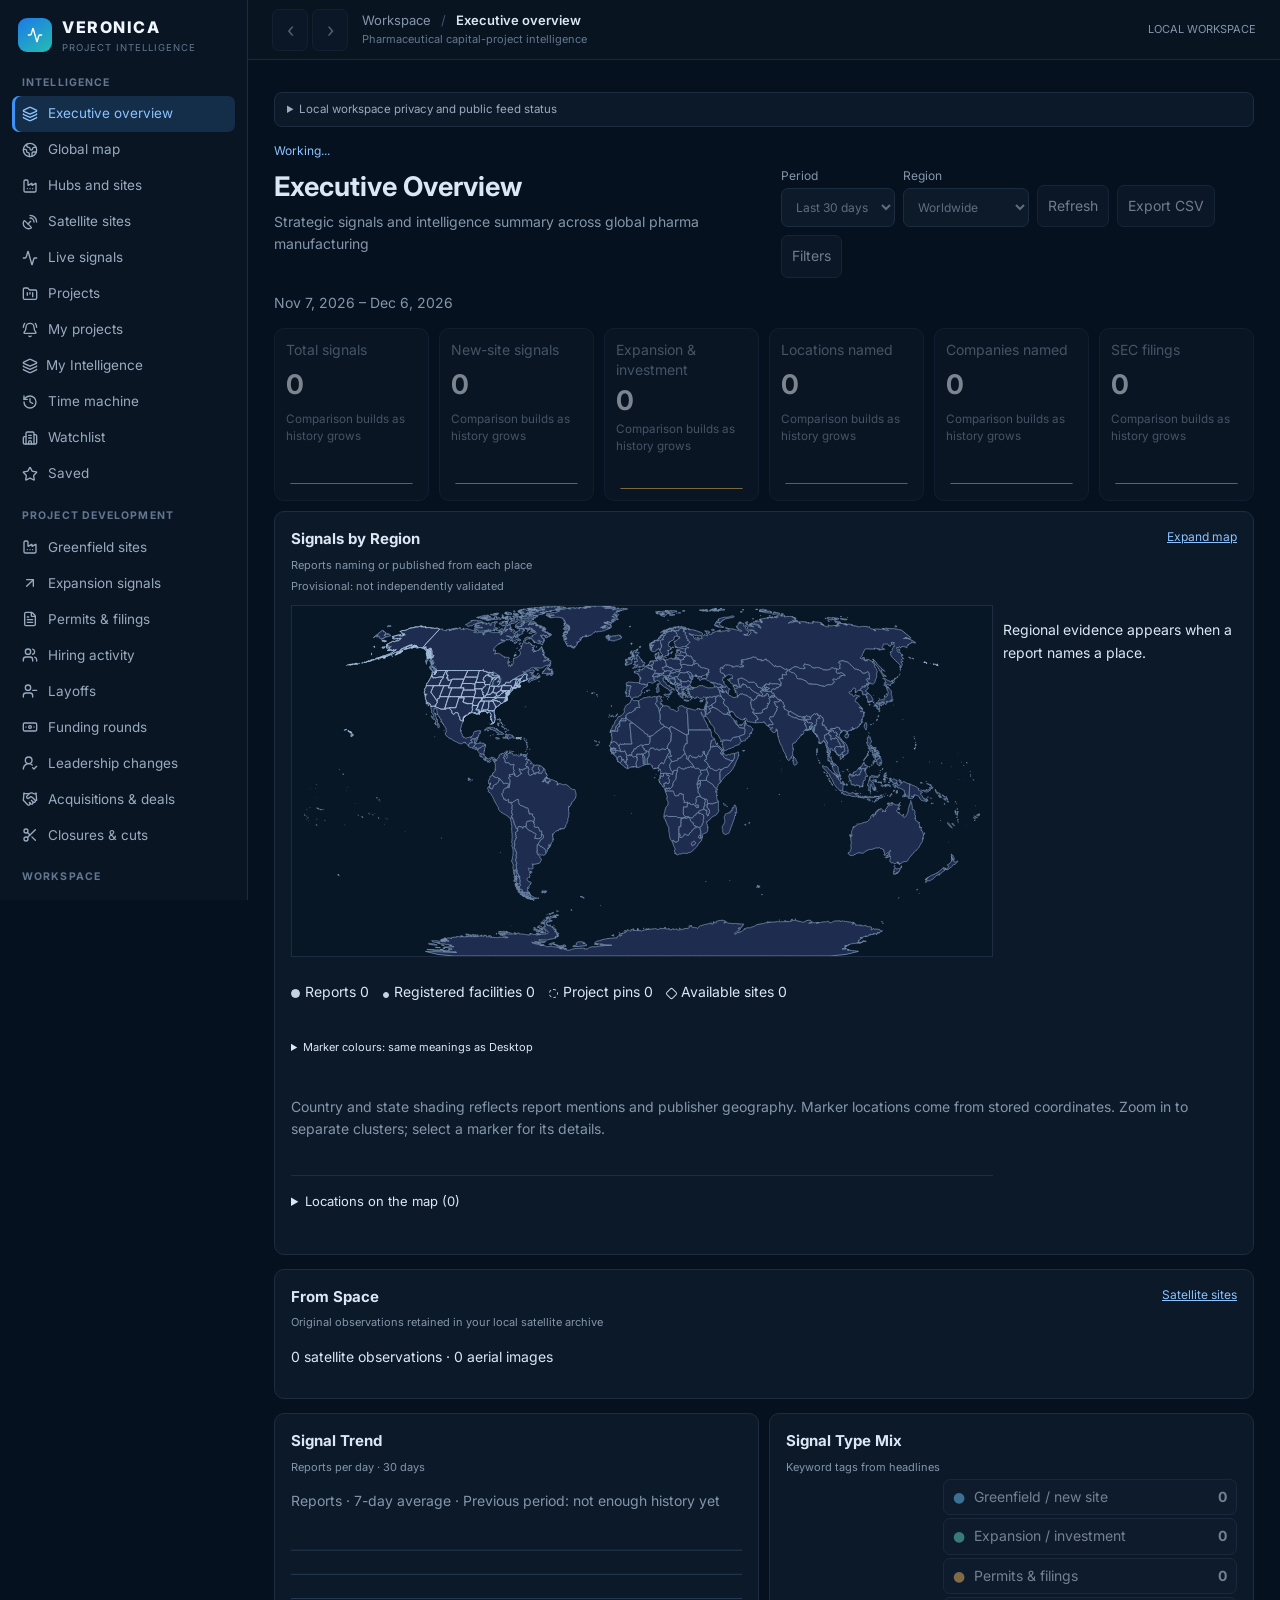
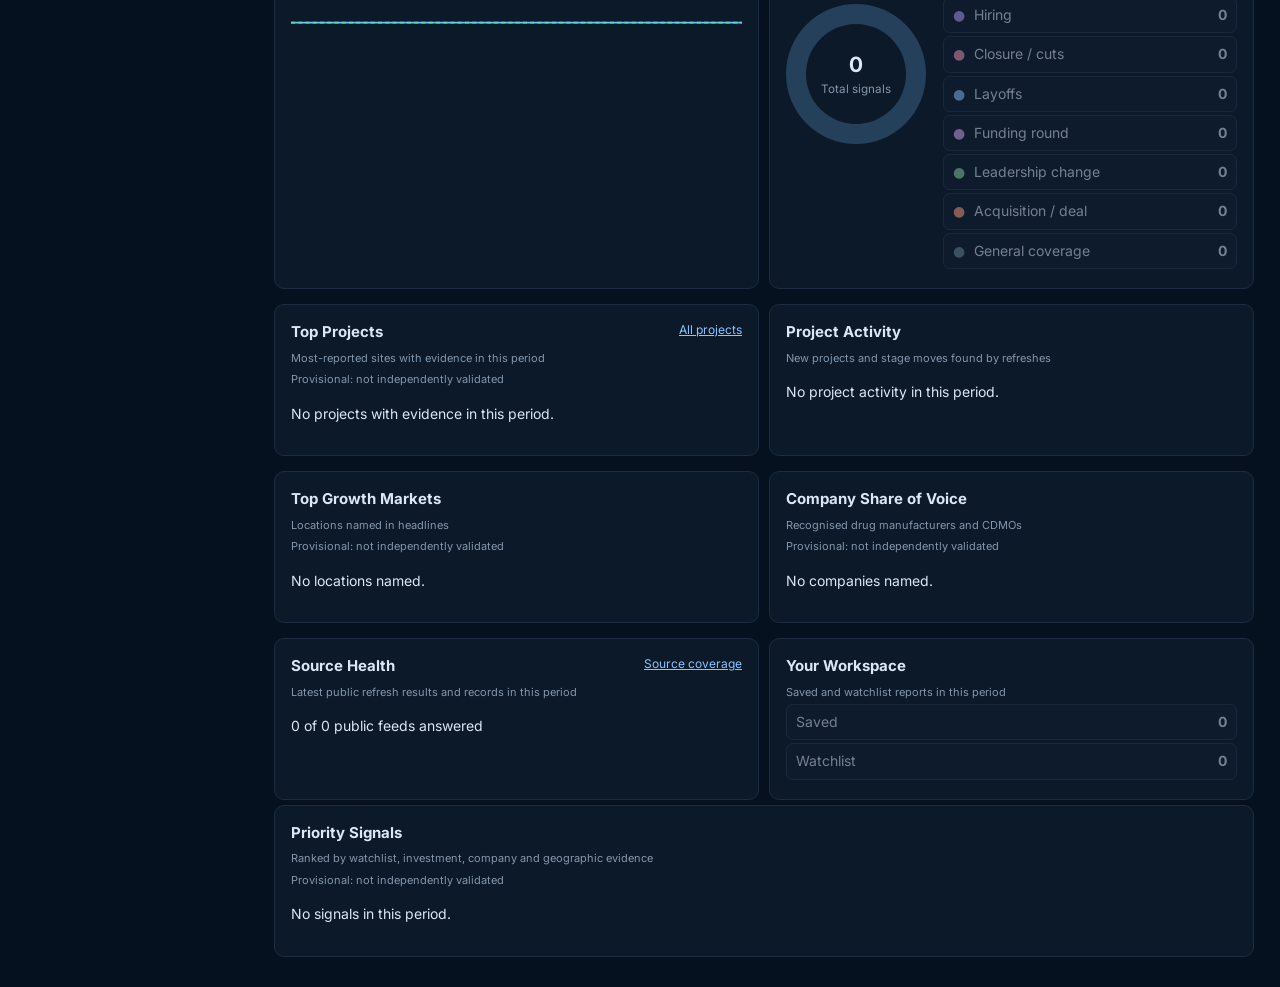
==== commit bfcc811b: "Deploy Veronica Mobile build ad07b1f6de0da9d9 from source 7eaf15f91550512b4cf5c9fa8ff46037f6e017ab" ====
--- a/index.html
+++ b/index.html
@@ -1 +1 @@
-<!doctype html><html lang="en"><head><meta charset="utf-8"><meta name="viewport" content="width=device-width,initial-scale=1,viewport-fit=cover"><meta name="theme-color" content="#091421"><meta name="veronica-build" content="04bf2f79d39a0799"><meta name="apple-mobile-web-app-capable" content="yes"><meta name="apple-mobile-web-app-status-bar-style" content="black-translucent"><meta http-equiv="Content-Security-Policy" content="default-src 'none'; script-src 'self'; style-src 'self' 'unsafe-inline'; font-src 'self'; img-src 'self' data: blob:; connect-src 'self' https://www.federalregister.gov https://api.fda.gov; worker-src 'self'; manifest-src 'self'; base-uri 'self'; form-action 'none'; object-src 'none'"><link rel="manifest" href="./manifest.webmanifest"><link rel="apple-touch-icon" href="./icon.png"><link rel="icon" href="./icon.png"><link rel="stylesheet" href="./style.css?build=04bf2f79d39a0799"><title>Veronica</title></head><body class="locked"><div id="shade"></div><aside aria-label="Veronica navigation"><button id="close" aria-label="Close navigation">×</button><div class="brand"><div class="brand-mark" id="brand-icon"></div><div><div class="brand-name">VERONICA</div><div class="brand-sub">PROJECT INTELLIGENCE</div></div></div><nav id="navigation"></nav></aside><div id="workspace"><header><button id="menu" aria-label="Open navigation">☰</button><span class="nav-history" role="group" aria-label="History"><button id="nav-back" aria-label="Back" title="Back" disabled>‹</button><button id="nav-forward" aria-label="Forward" title="Forward" disabled>›</button></span><div class="crumbs">Workspace <span>/</span> <b id="title">Veronica</b><small>Pharmaceutical capital-project intelligence</small></div><button id="lock-workspace" hidden>Lock Veronica</button><small>LOCAL WORKSPACE</small></header><main><details class="notice"><summary>Local workspace privacy and public feed status</summary>Your records and images stay on this device. Import an encrypted desktop archive from Settings. Use encrypted backups; browser storage can be cleared. Public headlines refresh separately; private desktop intelligence is never included. Cross-device synchronization is unavailable.</details><p id="error" role="alert"></p><p id="message" role="status"></p><div id="content">Opening local storage…</div></main></div><script src="./app.js?build=04bf2f79d39a0799" defer></script></body></html>+<!doctype html><html lang="en"><head><meta charset="utf-8"><meta name="viewport" content="width=device-width,initial-scale=1,viewport-fit=cover"><meta name="theme-color" content="#091421"><meta name="veronica-build" content="ad07b1f6de0da9d9"><meta name="apple-mobile-web-app-capable" content="yes"><meta name="apple-mobile-web-app-status-bar-style" content="black-translucent"><meta http-equiv="Content-Security-Policy" content="default-src 'none'; script-src 'self'; style-src 'self' 'unsafe-inline'; font-src 'self'; img-src 'self' data: blob:; connect-src 'self' https://www.federalregister.gov https://api.fda.gov; worker-src 'self'; manifest-src 'self'; base-uri 'self'; form-action 'none'; object-src 'none'"><link rel="manifest" href="./manifest.webmanifest"><link rel="apple-touch-icon" href="./icon.png"><link rel="icon" href="./icon.png"><link rel="stylesheet" href="./style.css?build=ad07b1f6de0da9d9"><title>Veronica</title></head><body class="locked"><div id="shade"></div><aside aria-label="Veronica navigation"><button id="close" aria-label="Close navigation">×</button><div class="brand"><div class="brand-mark" id="brand-icon"></div><div><div class="brand-name">VERONICA</div><div class="brand-sub">PROJECT INTELLIGENCE</div></div></div><nav id="navigation"></nav></aside><div id="workspace"><header><button id="menu" aria-label="Open navigation">☰</button><span class="nav-history" role="group" aria-label="History"><button id="nav-back" aria-label="Back" title="Back" disabled>‹</button><button id="nav-forward" aria-label="Forward" title="Forward" disabled>›</button></span><div class="crumbs">Workspace <span>/</span> <b id="title">Veronica</b><small>Pharmaceutical capital-project intelligence</small></div><button id="lock-workspace" hidden>Lock Veronica</button><small>LOCAL WORKSPACE</small></header><main><details class="notice"><summary>Local workspace privacy and public feed status</summary>Your records and images stay on this device. Import an encrypted desktop archive from Settings. Use encrypted backups; browser storage can be cleared. Public headlines refresh separately; private desktop intelligence is never included. Cross-device synchronization is unavailable.</details><p id="error" role="alert"></p><p id="message" role="status"></p><div id="content">Opening local storage…</div></main></div><script src="./app.js?build=ad07b1f6de0da9d9" defer></script></body></html>
